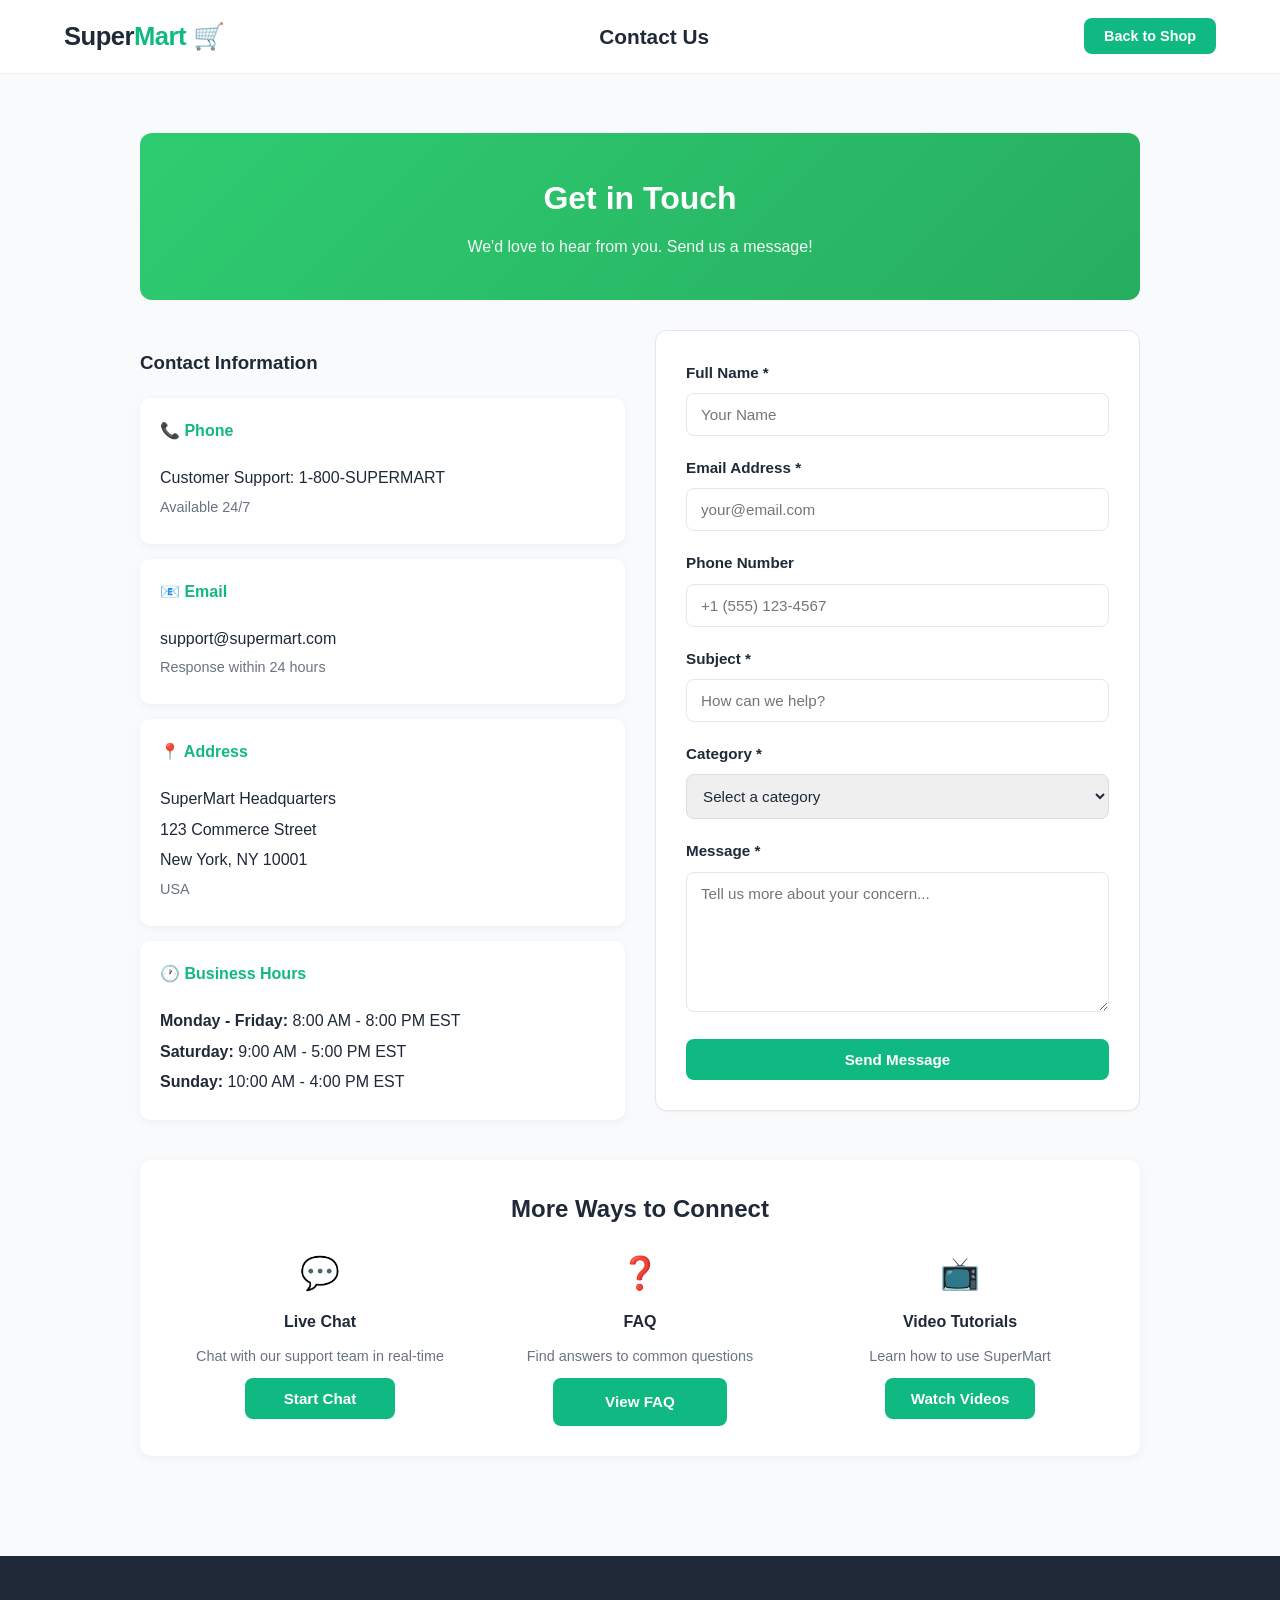
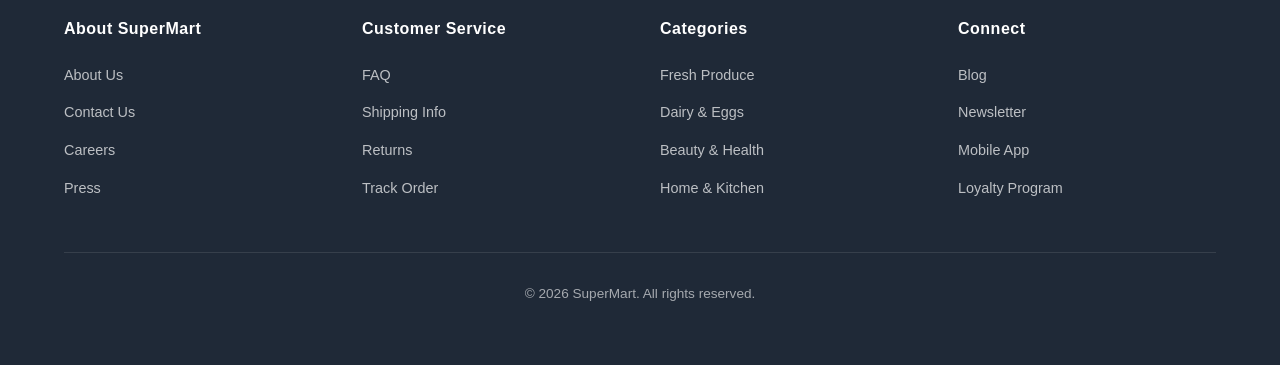
==== contact.html @ 0e23f6f3 "Initial commit: Online Grocery Operations Platform" ====
<!DOCTYPE html>
<html lang="en">
<head>
    <meta charset="UTF-8">
    <meta name="viewport" content="width=device-width, initial-scale=1.0">
    <title>Contact Us | SuperMart</title>
    <link rel="stylesheet" href="style.css">
</head>
<body>
    <header class="main-header">
        <nav class="navbar">
            <div class="logo"><a href="index.html" style="text-decoration: none; color: inherit;">Super<span>Mart</span> 🛒</a></div>
            <div style="flex: 1; text-align: center; font-size: 1.3rem; font-weight: 600;">Contact Us</div>
            <div class="nav-actions">
                <button class="login-btn" onclick="window.location.href='index.html'">Back to Shop</button>
            </div>
        </nav>
    </header>

    <div class="contact-container">
        <div style="background: linear-gradient(135deg, #2ecc71, #27ae60); color: white; padding: 40px; border-radius: 12px; margin-bottom: 30px; text-align: center;">
            <h1 style="margin: 0 0 10px 0;">Get in Touch</h1>
            <p style="margin: 0; opacity: 0.95;">We'd love to hear from you. Send us a message!</p>
        </div>

        <div style="display: grid; grid-template-columns: 1fr 1fr; gap: 30px; margin-bottom: 40px;">
            <!-- Contact Info -->
            <div>
                <h3 style="color: var(--dark); margin-bottom: 20px;">Contact Information</h3>
                <div style="background: white; padding: 20px; border-radius: 10px; box-shadow: 0 2px 8px rgba(0,0,0,0.05); margin-bottom: 15px;">
                    <h4 style="color: var(--primary); margin-top: 0;">📞 Phone</h4>
                    <p style="margin: 0;">Customer Support: 1-800-SUPERMART</p>
                    <p style="margin: 5px 0; color: var(--gray); font-size: 0.9rem;">Available 24/7</p>
                </div>
                <div style="background: white; padding: 20px; border-radius: 10px; box-shadow: 0 2px 8px rgba(0,0,0,0.05); margin-bottom: 15px;">
                    <h4 style="color: var(--primary); margin-top: 0;">📧 Email</h4>
                    <p style="margin: 0;">support@supermart.com</p>
                    <p style="margin: 5px 0; color: var(--gray); font-size: 0.9rem;">Response within 24 hours</p>
                </div>
                <div style="background: white; padding: 20px; border-radius: 10px; box-shadow: 0 2px 8px rgba(0,0,0,0.05); margin-bottom: 15px;">
                    <h4 style="color: var(--primary); margin-top: 0;">📍 Address</h4>
                    <p style="margin: 0;">SuperMart Headquarters</p>
                    <p style="margin: 5px 0;">123 Commerce Street</p>
                    <p style="margin: 5px 0;">New York, NY 10001</p>
                    <p style="margin: 5px 0; color: var(--gray); font-size: 0.9rem;">USA</p>
                </div>
                <div style="background: white; padding: 20px; border-radius: 10px; box-shadow: 0 2px 8px rgba(0,0,0,0.05);">
                    <h4 style="color: var(--primary); margin-top: 0;">🕐 Business Hours</h4>
                    <p style="margin: 5px 0;"><strong>Monday - Friday:</strong> 8:00 AM - 8:00 PM EST</p>
                    <p style="margin: 5px 0;"><strong>Saturday:</strong> 9:00 AM - 5:00 PM EST</p>
                    <p style="margin: 5px 0;"><strong>Sunday:</strong> 10:00 AM - 4:00 PM EST</p>
                </div>
            </div>

            <!-- Contact Form -->
            <div>
                <form class="contact-form" onsubmit="handleContactSubmit(event)">
                    <div class="form-group">
                        <label for="name">Full Name *</label>
                        <input type="text" id="name" name="name" placeholder="Your Name" required>
                    </div>

                    <div class="form-group">
                        <label for="email">Email Address *</label>
                        <input type="email" id="email" name="email" placeholder="your@email.com" required>
                    </div>

                    <div class="form-group">
                        <label for="phone">Phone Number</label>
                        <input type="tel" id="phone" name="phone" placeholder="+1 (555) 123-4567">
                    </div>

                    <div class="form-group">
                        <label for="subject">Subject *</label>
                        <input type="text" id="subject" name="subject" placeholder="How can we help?" required>
                    </div>

                    <div class="form-group">
                        <label for="category">Category *</label>
                        <select id="category" name="category" style="width: 100%; padding: 12px; border: 1px solid #ddd; border-radius: 8px; outline: none;" required>
                            <option value="">Select a category</option>
                            <option value="order">Order Issues</option>
                            <option value="delivery">Delivery Problem</option>
                            <option value="refund">Refund Request</option>
                            <option value="product">Product Quality</option>
                            <option value="account">Account Help</option>
                            <option value="feedback">Feedback</option>
                            <option value="other">Other</option>
                        </select>
                    </div>

                    <div class="form-group">
                        <label for="message">Message *</label>
                        <textarea id="message" name="message" placeholder="Tell us more about your concern..." required></textarea>
                    </div>

                    <button type="submit" class="submit-btn">Send Message</button>
                </form>
            </div>
        </div>

        <!-- Additional Support -->
        <div style="background: white; padding: 30px; border-radius: 12px; box-shadow: 0 2px 10px rgba(0,0,0,0.05);">
            <h2 style="text-align: center; color: var(--dark); margin-top: 0;">More Ways to Connect</h2>
            <div style="display: grid; grid-template-columns: repeat(auto-fit, minmax(200px, 1fr)); gap: 20px; margin-top: 20px;">
                <div style="text-align: center;">
                    <div style="font-size: 2rem; margin-bottom: 10px;">💬</div>
                    <h4 style="margin: 10px 0;">Live Chat</h4>
                    <p style="color: var(--gray); margin: 0; font-size: 0.9rem;">Chat with our support team in real-time</p>
                    <button class="checkout-btn" style="margin-top: 10px; width: 150px;" onclick="alert('Live chat feature coming soon!')">Start Chat</button>
                </div>
                <div style="text-align: center;">
                    <div style="font-size: 2rem; margin-bottom: 10px;">❓</div>
                    <h4 style="margin: 10px 0;">FAQ</h4>
                    <p style="color: var(--gray); margin: 0; font-size: 0.9rem;">Find answers to common questions</p>
                    <a href="faq.html" class="checkout-btn" style="margin-top: 10px; width: 150px; display: inline-block; text-align: center; text-decoration: none;">View FAQ</a>
                </div>
                <div style="text-align: center;">
                    <div style="font-size: 2rem; margin-bottom: 10px;">📺</div>
                    <h4 style="margin: 10px 0;">Video Tutorials</h4>
                    <p style="color: var(--gray); margin: 0; font-size: 0.9rem;">Learn how to use SuperMart</p>
                    <button class="checkout-btn" style="margin-top: 10px; width: 150px;" onclick="alert('Video tutorials coming soon!')">Watch Videos</button>
                </div>
            </div>
        </div>
    </div>

    <footer>
        <div class="footer-content">
            <div class="footer-section">
                <h3>About SuperMart</h3>
                <ul>
                    <li><a href="#">About Us</a></li>
                    <li><a href="contact.html">Contact Us</a></li>
                    <li><a href="#">Careers</a></li>
                    <li><a href="#">Press</a></li>
                </ul>
            </div>
            <div class="footer-section">
                <h3>Customer Service</h3>
                <ul>
                    <li><a href="faq.html">FAQ</a></li>
                    <li><a href="#">Shipping Info</a></li>
                    <li><a href="#">Returns</a></li>
                    <li><a href="#">Track Order</a></li>
                </ul>
            </div>
            <div class="footer-section">
                <h3>Categories</h3>
                <ul>
                    <li><a href="#">Fresh Produce</a></li>
                    <li><a href="#">Dairy & Eggs</a></li>
                    <li><a href="#">Beauty & Health</a></li>
                    <li><a href="#">Home & Kitchen</a></li>
                </ul>
            </div>
            <div class="footer-section">
                <h3>Connect</h3>
                <ul>
                    <li><a href="#">Blog</a></li>
                    <li><a href="#">Newsletter</a></li>
                    <li><a href="#">Mobile App</a></li>
                    <li><a href="#">Loyalty Program</a></li>
                </ul>
            </div>
        </div>
        <div class="footer-bottom">
            <p>&copy; 2026 SuperMart. All rights reserved.</p>
        </div>
    </footer>

    <script>
        function handleContactSubmit(event) {
            event.preventDefault();

            const name = document.getElementById('name').value;
            const email = document.getElementById('email').value;
            const phone = document.getElementById('phone').value;
            const subject = document.getElementById('subject').value;
            const category = document.getElementById('category').value;
            const message = document.getElementById('message').value;

            // Save message to localStorage
            const messages = JSON.parse(localStorage.getItem('contactMessages') || '[]');
            messages.push({
                id: 'MSG' + Date.now(),
                name,
                email,
                phone,
                subject,
                category,
                message,
                date: new Date().toLocaleString(),
                status: 'new'
            });
            localStorage.setItem('contactMessages', JSON.stringify(messages));

            alert('✓ Your message has been sent successfully!\nWe appreciate you. Our team will respond within 24 hours.\n\nThank you for contacting SuperMart!');
            document.querySelector('.contact-form').reset();
        }
    </script>
</body>
</html>
---- style.css ----
:root {
    --primary: #10b981;
    --primary-light: #ecfdf5;
    --primary-dark: #059669;
    --dark: #1f2937;
    --dark-light: #374151;
    --gray: #6b7280;
    --gray-light: #e5e7eb;
    --light: #f9fafb;
    --white: #ffffff;
    --success: #10b981;
    --warning: #f59e0b;
    --error: #ef4444;
    --shadow: 0 1px 3px rgba(0,0,0,0.1), 0 10px 25px rgba(0,0,0,0.08);
    --shadow-sm: 0 1px 2px rgba(0,0,0,0.05);
    --shadow-lg: 0 20px 40px rgba(0,0,0,0.12);
    --transition: all 0.3s cubic-bezier(0.4, 0, 0.2, 1);
}
/* Auth Modal Specifics */
.auth-box {
    max-width: 400px;
    text-align: center;
}

.auth-tabs {
    display: flex;
    margin-bottom: 28px;
    border-bottom: 2px solid var(--gray-light);
    gap: 0;
}

.auth-tabs button {
    flex: 1;
    padding: 12px;
    border: none;
    background: none;
    cursor: pointer;
    font-weight: 600;
    color: var(--gray);
    font-size: 0.95rem;
    transition: var(--transition);
    border-bottom: 2px solid transparent;
    margin-bottom: -2px;
}

.auth-tabs button:hover {
    color: var(--primary);
}

.auth-tabs button.active {
    color: var(--primary);
    border-bottom-color: var(--primary);
}

.auth-form {
    display: flex;
    flex-direction: column;
    gap: 15px;
}

.auth-form input {
    padding: 12px 14px;
    border: 1px solid var(--gray-light);
    border-radius: 8px;
    outline: none;
    font-size: 0.95rem;
    transition: var(--transition);
}

.auth-form input:hover {
    border-color: var(--gray);
}

.auth-form input:focus {
    border-color: var(--primary);
    box-shadow: 0 0 0 3px rgba(16, 185, 129, 0.1);
    background-color: var(--primary-light);
}

.forgot-password-btn {
    background: none;
    border: none;
    color: var(--primary);
    cursor: pointer;
    font-size: 0.9rem;
    font-weight: 600;
    transition: var(--transition);
    padding: 8px 0;
    text-align: center;
}

.forgot-password-btn:hover {
    color: var(--primary-dark);
    text-decoration: underline;
}

.forgot-password-btn:active {
    transform: scale(0.98);
}

.hidden { display: none; }

/* Modal Overlay */
.modal-overlay {
    position: fixed;
    top: 0;
    left: 0;
    width: 100%;
    height: 100%;
    background: rgba(0, 0, 0, 0.5);
    display: none;
    justify-content: center;
    align-items: center;
    z-index: 2000;
}

.modal-overlay.show {
    display: flex;
}

.modal-content {
    background: var(--white);
    border-radius: 16px;
    padding: 40px;
    position: relative;
    animation: slideIn 0.3s ease;
    box-shadow: var(--shadow-lg);
    max-width: 500px;
    width: 90%;
}

@keyframes slideIn {
    from {
        transform: scale(0.9);
        opacity: 0;
    }
    to {
        transform: scale(1);
        opacity: 1;
    }
}

.close-btn {
    position: absolute;
    top: 16px;
    right: 16px;
    border: none;
    background: none;
    font-size: 1.8rem;
    cursor: pointer;
    color: var(--gray);
    width: 32px;
    height: 32px;
    display: flex;
    align-items: center;
    justify-content: center;
    transition: var(--transition);
    border-radius: 6px;
}

.close-btn:hover {
    background: var(--gray-light);
    color: var(--dark);
}

.cta-btn {
    width: 100%;
    padding: 12px 16px;
    background: var(--primary);
    color: white;
    border: none;
    border-radius: 8px;
    font-weight: 600;
    font-size: 0.95rem;
    cursor: pointer;
    transition: var(--transition);
    margin-top: 10px;
}

.cta-btn:hover {
    background: var(--primary-dark);
    transform: translateY(-2px);
    box-shadow: 0 10px 20px rgba(16, 185, 129, 0.15);
}

.cta-btn:active {
    transform: translateY(0);
}

/* User Profile Style in Nav */
.user-profile {
    display: flex;
    align-items: center;
    gap: 10px;
    font-weight: 600;
}

body { 
    font-family: -apple-system, BlinkMacSystemFont, 'Segoe UI', 'Roboto', 'Oxygen', 'Ubuntu', 'Cantarell', sans-serif;
    background: var(--light); 
    color: var(--dark); 
    margin: 0; 
    line-height: 1.6;
    -webkit-font-smoothing: antialiased;
    -moz-osx-font-smoothing: grayscale;
}

/* Header & Search */
.main-header { 
    background: var(--white); 
    position: sticky; 
    top: 0; 
    z-index: 100; 
    box-shadow: var(--shadow-sm);
}
.navbar { 
    display: flex; 
    justify-content: space-between; 
    align-items: center; 
    padding: 1rem 5%;
    gap: 2rem;
}

.hamburger-btn {
    display: flex;
    flex-direction: column;
    gap: 5px;
    background: none;
    border: none;
    cursor: pointer;
    padding: 10px;
    margin-right: 15px;
    transition: var(--transition);
}

.hamburger-btn:hover {
    opacity: 0.7;
}

.hamburger-btn span {
    width: 28px;
    height: 3px;
    background: var(--dark);
    border-radius: 2px;
    transition: var(--transition);
    display: block;
}

.hamburger-btn.active span:nth-child(1) {
    transform: rotate(45deg) translate(8px, 8px);
}

.hamburger-btn.active span:nth-child(2) {
    opacity: 0;
}

.hamburger-btn.active span:nth-child(3) {
    transform: rotate(-45deg) translate(8px, -8px);
}
.logo { 
    font-size: 1.6rem; 
    font-weight: 800; 
    color: var(--dark); 
    display: flex; 
    align-items: center; 
    gap: 8px;
    text-decoration: none;
    letter-spacing: -0.5px;
}
.logo span { color: var(--primary); }

.nav-actions {
    display: flex;
    align-items: center;
    gap: 20px;
}

.cart-container {
    position: relative;
    cursor: pointer;
    transition: var(--transition);
    display: flex;
    align-items: center;
    font-size: 1.4rem;
}

.cart-container:hover {
    transform: scale(1.1);
}

.badge {
    position: absolute;
    top: -8px;
    right: -8px;
    background: var(--error);
    color: white;
    border-radius: 50%;
    width: 22px;
    height: 22px;
    display: flex;
    align-items: center;
    justify-content: center;
    font-size: 0.75rem;
    font-weight: 700;
}

.login-btn {
    padding: 10px 20px;
    background: var(--primary);
    color: white;
    border: none;
    border-radius: 8px;
    font-weight: 600;
    cursor: pointer;
    font-size: 0.9rem;
    transition: var(--transition);
}

.login-btn:hover {
    background: var(--primary-dark);
    transform: translateY(-2px);
    box-shadow: 0 5px 15px rgba(16, 185, 129, 0.2);
}

.search-bar { 
    flex: 0 1 400px; 
    position: relative; 
    display: flex; 
    align-items: center; 
}
.search-bar input { 
    width: 100%; 
    padding: 10px 16px; 
    border-radius: 8px; 
    border: 1px solid var(--gray-light); 
    outline: none; 
    transition: var(--transition);
    font-size: 0.9rem;
    color: var(--dark);
}
.search-bar input::placeholder {
    color: var(--gray);
}
.search-bar input:hover { 
    border-color: var(--gray);
}
.search-bar input:focus { 
    border-color: var(--primary); 
    box-shadow: 0 0 0 3px rgba(16, 185, 129, 0.1);
    background-color: var(--primary-light);
}

.category-bar { 
    display: flex; 
    justify-content: center; 
    gap: 10px; 
    padding: 15px 5%; 
    overflow-x: auto; 
    flex-wrap: wrap; 
    background: white; 
    border-bottom: 1px solid var(--gray-light);
}
.cat-btn { 
    padding: 8px 16px; 
    border: 1px solid var(--gray-light);
    background: transparent; 
    cursor: pointer; 
    border-radius: 24px; 
    font-weight: 600; 
    color: var(--gray); 
    transition: var(--transition);
    white-space: nowrap; 
    font-size: 0.85rem; 
}
.cat-btn:hover {
    border-color: var(--primary);
    color: var(--primary);
}
.cat-btn.active {
    background: var(--primary); 
    color: var(--white);
    border-color: var(--primary);
}

/* Product Grid */
.container { 
    padding: 2rem 5%; 
    transition: var(--transition);
}

.filter-sidebar.open ~ .container {
    margin-left: 320px;
}

.product-grid { 
    display: grid; 
    grid-template-columns: repeat(auto-fill, minmax(200px, 1fr)); 
    gap: 20px; 
}

@media (max-width: 1024px) {
    .product-grid { grid-template-columns: repeat(auto-fill, minmax(180px, 1fr)); gap: 15px; }
}

@media (max-width: 768px) {
    .product-grid { grid-template-columns: repeat(auto-fill, minmax(150px, 1fr)); gap: 12px; }
    .category-bar { padding: 10px 3%; font-size: 0.8rem; }
}

.product-card { 
    background: var(--white); 
    border-radius: 12px; 
    padding: 16px; 
    text-align: center; 
    transition: var(--transition);
    position: relative; 
    border: 1px solid var(--gray-light);
    cursor: pointer; 
    overflow: hidden;
}
.product-card:hover { 
    transform: translateY(-6px);
    box-shadow: var(--shadow);
    border-color: var(--primary);
}
.product-card .img { 
    font-size: 3.5rem; 
    margin-bottom: 12px;
    display: block;
}
.product-card h3 { 
    margin: 10px 0 6px 0; 
    font-size: 0.95rem; 
    font-weight: 600; 
    color: var(--dark);
    line-height: 1.3;
}
.product-card p { 
    margin: 4px 0; 
    font-size: 0.8rem; 
    color: var(--gray);
}
.product-card .price { 
    color: var(--primary); 
    font-weight: 700; 
    font-size: 1.2rem; 
    margin: 10px 0 8px 0;
}

.add-btn { 
    margin-top: 10px; 
    width: 100%; 
    padding: 10px 12px; 
    border: none; 
    background: var(--dark); 
    color: white; 
    border-radius: 8px; 
    cursor: pointer; 
    transition: var(--transition);
    font-weight: 600; 
    font-size: 0.85rem;
}
.add-btn:hover { 
    background: var(--primary);
    transform: translateY(-2px);
}

.add-btn:active {
    transform: translateY(0);
}

/* Cart Sidebar */
.cart-sidebar { 
    position: fixed; 
    right: -400px; 
    top: 0; 
    width: 350px; 
    height: 100%; 
    background: white; 
    z-index: 1000; 
    box-shadow: -5px 0 20px rgba(0,0,0,0.1); 
    transition: var(--transition);
    display: flex; 
    flex-direction: column; 
}
.cart-sidebar.open { right: 0; }
.cart-header { 
    padding: 20px; 
    border-bottom: 1px solid var(--gray-light);
    display: flex; 
    justify-content: space-between;
    align-items: center;
}
.cart-header h2 {
    margin: 0;
    font-size: 1.3rem;
    color: var(--dark);
}
.cart-items { 
    flex: 1; 
    overflow-y: auto; 
    padding: 16px;
}
.cart-footer { 
    padding: 16px;
    background: var(--light);
    border-top: 1px solid var(--gray-light);
}

.total-row {
    display: flex;
    justify-content: space-between;
    font-weight: 600;
    margin-bottom: 16px;
    color: var(--dark);
}

.checkout-btn {
    width: 100%;
    padding: 12px;
    background: var(--primary);
    color: white;
    border: none;
    border-radius: 8px;
    font-weight: 600;
    cursor: pointer;
    transition: var(--transition);
    font-size: 0.95rem;
}

.checkout-btn:hover {
    background: var(--primary-dark);
    transform: translateY(-2px);
    box-shadow: 0 5px 15px rgba(16, 185, 129, 0.2);
}

/* Toast Notification */
.toast { 
    position: fixed; 
    bottom: 20px; 
    left: 50%; 
    transform: translateX(-50%); 
    background: var(--primary); 
    color: white; 
    padding: 14px 24px; 
    border-radius: 8px; 
    opacity: 0; 
    transition: var(--transition);
    pointer-events: none;
    font-weight: 500;
    box-shadow: var(--shadow);
    z-index: 1500;
}
.toast.show { 
    opacity: 1; 
    bottom: 30px;
}/* PROFESSIONAL UPGRADES CSS */

/* Rating & Stock Status */
.rating {
    display: flex;
    align-items: center;
    justify-content: center;
    gap: 8px;
    margin: 8px 0;
    font-size: 0.85rem;
}

.stars {
    color: #f59e0b;
    font-weight: bold;
    font-size: 0.9rem;
}

.reviews {
    color: var(--gray);
    font-size: 0.8rem;
}

.stock-status {
    padding: 6px 12px;
    border-radius: 6px;
    font-size: 0.8rem;
    font-weight: 600;
    margin: 8px 0;
    display: inline-block;
}

.stock-status.in-stock {
    background: #dcfce7;
    color: #166534;
}

.stock-status.low-stock {
    background: #fef3c7;
    color: #b45309;
}

/* Quantity Selector */
.quantity-selector {
    display: flex;
    align-items: center;
    justify-content: center;
    gap: 8px;
    margin: 12px 0;
    background: var(--light);
    border-radius: 8px;
    padding: 6px;
    border: 1px solid var(--gray-light);
}

.qty-btn {
    width: 28px;
    height: 28px;
    border: none;
    background: var(--primary);
    color: white;
    border-radius: 6px;
    cursor: pointer;
    font-weight: bold;
    font-size: 1rem;
    display: flex;
    align-items: center;
    justify-content: center;
    transition: var(--transition);
}

.qty-btn:hover {
    background: var(--primary-dark);
    transform: scale(1.1);
}

.qty-btn:active {
    transform: scale(0.95);
}

.qty-input {
    width: 40px;
    text-align: center;
    border: none;
    background: transparent;
    font-weight: 600;
    font-size: 0.95rem;
    color: var(--dark);
    outline: none;
}

/* Product Actions */
.product-actions {
    display: flex;
    gap: 10px;
    margin-top: 10px;
}

.product-actions .add-btn {
    flex: 1;
    margin-top: 0;
}

.wishlist-btn {
    width: 40px;
    height: 40px;
    min-width: 40px;
    border: 2px solid var(--gray-light);
    background: white;
    border-radius: 8px;
    cursor: pointer;
    font-size: 1.2rem;
    color: var(--gray);
    transition: var(--transition);
}

.wishlist-btn:hover {
    color: #ef4444;
    border-color: #ef4444;
    background: rgba(239, 68, 68, 0.05);
}

/* Hero Banner */
.hero-banner {
    background: linear-gradient(135deg, #10b981 0%, #059669 100%);
    color: white;
    padding: 100px 5%;
    text-align: center;
    margin-bottom: 50px;
    position: relative;
    overflow: hidden;
    border-bottom: 5px solid #059669;
}

.hero-banner::before {
    content: '';
    position: absolute;
    top: -50%;
    right: -10%;
    width: 600px;
    height: 600px;
    background: rgba(255,255,255,0.08);
    border-radius: 50%;
    z-index: 0;
}

.hero-content {
    position: relative;
    z-index: 1;
    max-width: 900px;
    margin: 0 auto;
}

.hero-content h1 {
    font-size: 3.2rem;
    margin: 0 0 16px 0;
    font-weight: 800;
    letter-spacing: -1.5px;
    text-shadow: 0 2px 8px rgba(0,0,0,0.1);
    line-height: 1.2;
}

.hero-content p {
    font-size: 1.4rem;
    margin: 0 0 28px 0;
    opacity: 0.95;
    font-weight: 500;
    letter-spacing: 0.3px;
}

.promo-code {
    background: rgba(255, 255, 255, 0.25);
    backdrop-filter: blur(10px);
    display: inline-block;
    padding: 14px 32px;
    border-radius: 10px;
    font-weight: 700;
    margin: 20px auto;
    font-size: 1rem;
    border: 2px solid rgba(255,255,255,0.4);
    box-shadow: 0 8px 32px rgba(0,0,0,0.1);
    transition: var(--transition);
    letter-spacing: 0.5px;
}

.promo-code:hover {
    background: rgba(255, 255, 255, 0.35);
    transform: translateY(-2px);
}

.hero-features {
    display: grid;
    grid-template-columns: repeat(auto-fit, minmax(200px, 1fr));
    gap: 25px;
    margin-top: 45px;
    padding: 30px 20px;
    background: rgba(255,255,255,0.1);
    border-radius: 12px;
    backdrop-filter: blur(5px);
}

.feature-badge {
    display: flex;
    align-items: center;
    justify-content: center;
    gap: 10px;
    font-size: 1rem;
    font-weight: 600;
    padding: 12px;
    background: rgba(255,255,255,0.1);
    border-radius: 8px;
    transition: var(--transition);
}

.feature-badge:hover {
    background: rgba(255,255,255,0.2);
    transform: scale(1.05);
}

/* Footer */
footer {
    background: var(--dark);
    color: white;
    padding: 60px 5%;
    margin-top: 80px;
}

.footer-content {
    display: grid;
    grid-template-columns: repeat(auto-fit, minmax(250px, 1fr));
    gap: 40px;
    margin-bottom: 40px;
}

.footer-section h3 {
    color: white;
    margin-top: 0;
    margin-bottom: 20px;
    font-size: 1rem;
    font-weight: 700;
    letter-spacing: 0.5px;
}

.footer-section ul {
    list-style: none;
    padding: 0;
    margin: 0;
}

.footer-section li {
    margin-bottom: 12px;
}

.footer-section a {
    color: rgba(255,255,255,0.7);
    text-decoration: none;
    font-size: 0.9rem;
    transition: var(--transition);
}

.footer-section a:hover {
    color: var(--primary);
}

.footer-bottom {
    padding-top: 30px;
    border-top: 1px solid rgba(255,255,255,0.1);
    text-align: center;
    color: rgba(255,255,255,0.6);
    font-size: 0.85rem;
}

.footer-bottom p {
    margin: 0;
}

.footer-bottom a {
    color: rgba(255,255,255,0.7);
    text-decoration: none;
    transition: var(--transition);
}

.footer-bottom a:hover {
    color: var(--primary);
}

.social-links {
    display: flex;
    gap: 16px;
    margin-top: 20px;
}

.social-links a {
    display: inline-flex;
    align-items: center;
    justify-content: center;
    width: 40px;
    height: 40px;
    background: rgba(255,255,255,0.1);
    border-radius: 8px;
    text-decoration: none;
    color: white;
    transition: var(--transition);
    font-weight: 600;
}

.social-links a:hover {
    background: var(--primary);
}



/* Coupon Input */
.coupon-input {
    display: flex;
    gap: 10px;
    margin: 20px 0;
}

.coupon-input input {
    flex: 1;
    padding: 10px 14px;
    border: 1px solid var(--gray-light);
    border-radius: 8px;
    outline: none;
    font-size: 0.9rem;
    transition: var(--transition);
}

.coupon-input input:hover {
    border-color: var(--gray);
}

.coupon-input input:focus {
    border-color: var(--primary);
    box-shadow: 0 0 0 3px rgba(16, 185, 129, 0.1);
}

.coupon-input button {
    padding: 10px 20px;
    background: var(--primary);
    color: white;
    border: none;
    border-radius: 8px;
    cursor: pointer;
    font-weight: 600;
    transition: var(--transition);
    font-size: 0.9rem;
}

.coupon-input button:hover {
    background: var(--primary-dark);
    transform: translateY(-2px);
}

/* Profile & Account Styles */
.profile-container {
    max-width: 900px;
    margin: 40px auto;
    padding: 20px;
}

.profile-header {
    background: linear-gradient(135deg, #10b981 0%, #059669 100%);
    color: white;
    padding: 50px;
    border-radius: 12px;
    text-align: center;
    margin-bottom: 30px;
}

.profile-header h1 {
    font-size: 2rem;
    margin: 10px 0;
}

.profile-avatar {
    font-size: 4rem;
    margin-bottom: 15px;
}

.profile-info {
    background: white;
    padding: 30px;
    border-radius: 12px;
    margin-bottom: 20px;
    box-shadow: var(--shadow-sm);
    border: 1px solid var(--gray-light);
}

.profile-info h2 {
    margin-top: 0;
    color: var(--dark);
    font-size: 1.4rem;
}

.info-row {
    display: flex;
    justify-content: space-between;
    padding: 16px 0;
    border-bottom: 1px solid var(--gray-light);
    align-items: center;
}

.info-row:last-child {
    border-bottom: none;
}

.info-label {
    font-weight: 600;
    color: var(--gray);
    font-size: 0.9rem;
}

.info-value {
    color: var(--dark);
    font-weight: 500;
}

/* Tabs */
.tab-container {
    display: flex;
    gap: 0;
    margin-bottom: 30px;
    border-bottom: 2px solid var(--gray-light);
    background: white;
    border-radius: 12px 12px 0 0;
    overflow: hidden;
}

.tab-btn {
    padding: 16px 20px;
    border: none;
    background: transparent;
    cursor: pointer;
    font-weight: 600;
    color: var(--gray);
    border-bottom: 3px solid transparent;
    transition: var(--transition);
    font-size: 0.95rem;
    text-align: center;
}

.tab-btn:hover {
    color: var(--primary);
    background: var(--primary-light);
}

.tab-btn.active {
    color: var(--primary);
    border-bottom-color: var(--primary);
    background: transparent;
}

.tab-content {
    display: none;
}

.tab-content.active {
    display: block;
}

/* FAQ Styles */
.faq-container {
    max-width: 800px;
    margin: 40px auto;
    padding: 20px;
}

.faq-item {
    background: white;
    margin-bottom: 16px;
    border-radius: 10px;
    box-shadow: var(--shadow-sm);
    border: 1px solid var(--gray-light);
    overflow: hidden;
}

.faq-question {
    padding: 20px;
    cursor: pointer;
    font-weight: 600;
    display: flex;
    justify-content: space-between;
    align-items: center;
    transition: var(--transition);
    background: white;
}

.faq-question:hover {
    background: var(--primary-light);
    color: var(--primary);
}

.faq-toggle {
    font-size: 1.5rem;
    color: var(--primary);
    font-weight: bold;
}

.faq-answer {
    padding: 0 20px 20px 20px;
    color: var(--gray);
    display: none;
    max-height: 0;
    overflow: hidden;
    transition: all 0.3s ease;
}

.faq-answer.show {
    display: block;
    max-height: 500px;
    padding: 20px;
}

/* Contact Form */
.contact-container {
    max-width: 1000px;
    margin: 40px auto;
    padding: 20px;
}

.contact-form {
    background: white;
    padding: 30px;
    border-radius: 12px;
    box-shadow: var(--shadow-sm);
    border: 1px solid var(--gray-light);
}

.form-group {
    margin-bottom: 20px;
}

.form-group label {
    display: block;
    margin-bottom: 8px;
    font-weight: 600;
    color: var(--dark);
    font-size: 0.95rem;
}

.form-group input,
.form-group textarea,
.form-group select {
    width: 100%;
    padding: 12px 14px;
    border: 1px solid var(--gray-light);
    border-radius: 8px;
    outline: none;
    font-size: 0.95rem;
    font-family: inherit;
    box-sizing: border-box;
    transition: var(--transition);
    color: var(--dark);
}

.form-group input:hover,
.form-group textarea:hover,
.form-group select:hover {
    border-color: var(--gray);
}

.form-group input:focus,
.form-group textarea:focus,
.form-group select:focus {
    border-color: var(--primary);
    box-shadow: 0 0 0 3px rgba(16, 185, 129, 0.1);
    background-color: var(--primary-light);
}

.form-group textarea {
    resize: vertical;
    min-height: 140px;
}

.submit-btn {
    width: 100%;
    padding: 12px 16px;
    background: var(--primary);
    color: white;
    border: none;
    border-radius: 8px;
    font-weight: 600;
    cursor: pointer;
    transition: var(--transition);
    font-size: 0.95rem;
}

.submit-btn:hover {
    background: var(--primary-dark);
    transform: translateY(-2px);
    box-shadow: 0 5px 15px rgba(16, 185, 129, 0.2);
}

.submit-btn:active {
    transform: translateY(0);
}

/* Order History */
.order-item {
    background: white;
    padding: 20px;
    margin-bottom: 16px;
    border-radius: 10px;
    border-left: 4px solid var(--primary);
    box-shadow: var(--shadow-sm);
    border: 1px solid var(--gray-light);
    border-left: 4px solid var(--primary);
    transition: var(--transition);
}

.order-item:hover {
    box-shadow: var(--shadow);
}

.order-header {
    display: flex;
    justify-content: space-between;
    align-items: center;
    margin-bottom: 15px;
}

.order-id {
    font-weight: 600;
    color: var(--dark);
    font-size: 0.95rem;
}

.order-status {
    padding: 6px 14px;
    border-radius: 20px;
    font-size: 0.8rem;
    font-weight: 600;
}

.order-status.completed {
    background: #dcfce7;
    color: #166534;
}

.order-status.pending {
    background: #fef3c7;
    color: #92400e;
}

.order-status.processing {
    background: #dbeafe;
    color: #1d4ed8;
}

.order-status.shipped {
    background: #ede9fe;
    color: #6d28d9;
}

.order-status.delivered {
    background: #dcfce7;
    color: #166534;
}

.order-status.cancelled {
    background: #fee2e2;
    color: #991b1b;
}

.order-status.paid {
    background: #cffafe;
    color: #0f766e;
}

.order-items {
    background: var(--primary-light);
    padding: 12px 16px;
    border-radius: 8px;
    margin: 12px 0;
    font-size: 0.85rem;
    color: var(--dark);
    border-left: 3px solid var(--primary);
}

/* Mobile Responsive */
@media (max-width: 1024px) {
    .product-grid { 
        grid-template-columns: repeat(auto-fill, minmax(180px, 1fr)); 
        gap: 15px; 
    }
    
    .navbar {
        gap: 1.5rem;
    }
    
    .search-bar {
        flex: 0 1 300px;
    }

    .hero-banner {
        padding: 80px 5%;
        margin-bottom: 40px;
    }

    .hero-content h1 {
        font-size: 2.8rem;
    }

    .hero-features {
        grid-template-columns: repeat(2, 1fr);
        gap: 20px;
    }
}

@media (max-width: 768px) {
    body {
        font-size: 14px;
    }

    .navbar {
        padding: 0.75rem 3%;
        flex-direction: column;
        gap: 1rem;
    }

    .search-bar {
        flex: 1;
        order: 3;
        width: 100%;
    }

    .logo {
        font-size: 1.4rem;
        order: 1;
    }

    .nav-actions {
        order: 2;
    }

    .product-grid { 
        grid-template-columns: repeat(auto-fill, minmax(150px, 1fr)); 
        gap: 12px;
        padding: 1rem 3%;
    }

    .hero-banner {
        padding: 60px 3%;
        margin-bottom: 35px;
    }

    .hero-content h1 {
        font-size: 2.2rem;
        margin-bottom: 12px;
    }

    .hero-content p {
        font-size: 1.1rem;
        margin-bottom: 20px;
    }

    .promo-code {
        padding: 12px 24px;
        font-size: 0.9rem;
        margin: 16px 0;
    }

    .hero-features {
        grid-template-columns: 1fr;
        gap: 12px;
        padding: 20px 15px;
        margin-top: 30px;
    }

    .feature-badge {
        padding: 10px;
        font-size: 0.9rem;
    }

    .footer-content {
        grid-template-columns: 1fr;
        gap: 30px;
    }

    .info-row {
        flex-direction: column;
        gap: 8px;
    }

    .tab-container {
        flex-wrap: wrap;
    }

    .profile-header {
        padding: 30px 20px;
    }

    .cart-sidebar {
        width: 100%;
        right: -100%;
    }

    .contact-container {
        padding: 15px;
    }

    .category-bar {
        padding: 10px 3%;
        font-size: 0.8rem;
    }
}

/* SIDEBAR FILTERS */
.filter-sidebar {
    position: fixed;
    left: -340px;
    top: 0;
    width: 320px;
    height: 100vh;
    background: white;
    z-index: 1000;
    box-shadow: 5px 0 20px rgba(0,0,0,0.15);
    transition: left 0.3s cubic-bezier(0.4, 0, 0.2, 1);
    display: flex;
    flex-direction: column;
    overflow-y: auto;
}

.filter-sidebar.open {
    left: 0;
}

.sidebar-overlay {
    position: fixed;
    top: 0;
    left: 0;
    width: 100%;
    height: 100%;
    background: rgba(0,0,0,0);
    z-index: 999;
    opacity: 0;
    pointer-events: none;
    transition: opacity 0.3s cubic-bezier(0.4, 0, 0.2, 1), background-color 0.3s cubic-bezier(0.4, 0, 0.2, 1);
}

.sidebar-overlay.show {
    background: rgba(0,0,0,0.5);
    opacity: 1;
    pointer-events: all;
}

.sidebar-header {
    padding: 16px;
    border-bottom: 2px solid var(--gray-light);
    display: flex;
    justify-content: space-between;
    align-items: center;
    position: sticky;
    top: 0;
    background: white;
    z-index: 1;
}

.sidebar-header h2 {
    margin: 0;
    font-size: 1.25rem;
    color: var(--dark);
    font-weight: 700;
}

.sidebar-section {
    padding: 20px;
    border-bottom: 1px solid var(--gray-light);
}

.sidebar-section h3 {
    margin: 0 0 16px 0;
    font-size: 1rem;
    color: var(--dark);
    font-weight: 700;
}

.category-list {
    display: flex;
    flex-direction: column;
    gap: 12px;
}

.category-item {
    display: flex;
    align-items: center;
    gap: 12px;
    cursor: pointer;
    padding: 10px 12px;
    border-radius: 8px;
    transition: var(--transition);
}

.category-item:hover {
    background: var(--primary-light);
}

.category-item input[type="checkbox"] {
    width: 18px;
    height: 18px;
    cursor: pointer;
    accent-color: var(--primary);
}

.category-item span {
    font-size: 0.95rem;
    color: var(--dark);
    user-select: none;
}

/* Price Filter */
.price-filter {
    display: flex;
    flex-direction: column;
    gap: 16px;
}

.price-inputs {
    display: grid;
    grid-template-columns: 1fr 1fr;
    gap: 10px;
}

.price-input-group {
    display: flex;
    flex-direction: column;
    gap: 6px;
}

.price-input-group label {
    font-size: 0.8rem;
    font-weight: 600;
    color: var(--gray);
}

.price-input-group input {
    padding: 8px 10px;
    border: 1px solid var(--gray-light);
    border-radius: 6px;
    font-size: 0.9rem;
    transition: var(--transition);
}

.price-input-group input:focus {
    border-color: var(--primary);
    box-shadow: 0 0 0 3px rgba(16, 185, 129, 0.1);
    outline: none;
}

.price-range-slider {
    display: flex;
    flex-direction: column;
    gap: 12px;
}

.price-range-slider input[type="range"] {
    width: 100%;
    height: 6px;
    border-radius: 3px;
    background: var(--gray-light);
    outline: none;
    -webkit-appearance: none;
    appearance: none;
}

.price-range-slider input[type="range"]::-webkit-slider-thumb {
    -webkit-appearance: none;
    appearance: none;
    width: 20px;
    height: 20px;
    border-radius: 50%;
    background: var(--primary);
    cursor: pointer;
    transition: var(--transition);
    box-shadow: 0 2px 8px rgba(16, 185, 129, 0.3);
}

.price-range-slider input[type="range"]::-moz-range-thumb {
    width: 20px;
    height: 20px;
    border-radius: 50%;
    background: var(--primary);
    cursor: pointer;
    border: none;
    transition: var(--transition);
    box-shadow: 0 2px 8px rgba(16, 185, 129, 0.3);
}

.price-range-slider input[type="range"]::-webkit-slider-thumb:hover {
    background: var(--primary-dark);
    box-shadow: 0 4px 12px rgba(16, 185, 129, 0.4);
}

.price-range-slider input[type="range"]::-moz-range-thumb:hover {
    background: var(--primary-dark);
    box-shadow: 0 4px 12px rgba(16, 185, 129, 0.4);
}

.price-display {
    text-align: center;
    font-weight: 600;
    color: var(--primary);
    font-size: 1rem;
}

.reset-filters-btn {
    margin: 20px;
    padding: 12px 16px;
    background: var(--error);
    color: white;
    border: none;
    border-radius: 8px;
    font-weight: 600;
    cursor: pointer;
    transition: var(--transition);
    font-size: 0.95rem;
}

.reset-filters-btn:hover {
    background: #dc2626;
    transform: translateY(-2px);
    box-shadow: 0 5px 15px rgba(239, 68, 68, 0.2);
}

/* Show hamburger on mobile */
@media (max-width: 1024px) {
    .hamburger-btn {
        display: flex;
    }

    .filter-sidebar {
        width: 280px;
        left: -280px;
    }
}

@media (max-width: 768px) {
    .hamburger-btn {
        display: flex;
        order: -1;
    }

    .navbar {
        padding: 0.75rem 3%;
        flex-direction: column;
        gap: 1rem;
    }

    .logo {
        order: 2;
    }

    .search-bar {
        flex: 1;
        order: 3;
        width: 100%;
    }

    .nav-actions {
        order: 4;
    }

    .filter-sidebar {
        width: 100%;
        left: -100%;
    }
}
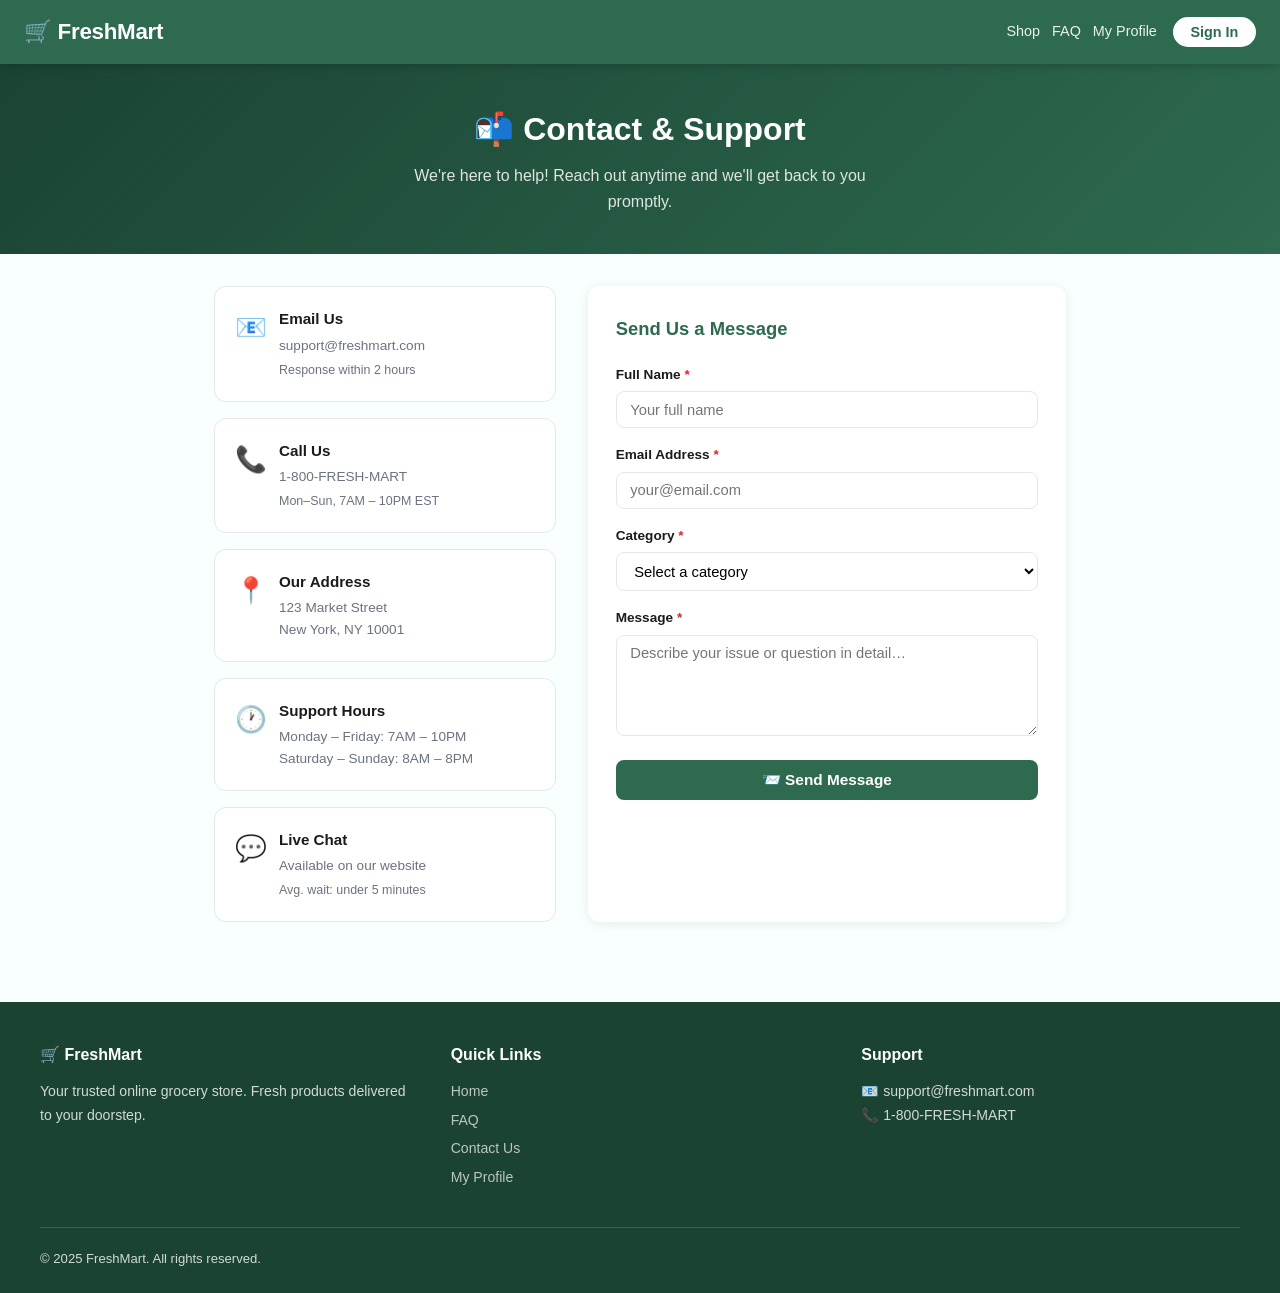
==== commit d6670327: "feat: build complete Online Grocery Operations Platform - index.html: storefront with product grid, " ====
--- a/contact.html
+++ b/contact.html
@@ -1,203 +1,231 @@
 <!DOCTYPE html>
 <html lang="en">
 <head>
-    <meta charset="UTF-8">
-    <meta name="viewport" content="width=device-width, initial-scale=1.0">
-    <title>Contact Us | SuperMart</title>
-    <link rel="stylesheet" href="style.css">
+  <meta charset="UTF-8" />
+  <meta name="viewport" content="width=device-width, initial-scale=1.0" />
+  <title>Contact Us — FreshMart</title>
+  <link rel="stylesheet" href="/css/style.css" />
 </head>
 <body>
-    <header class="main-header">
-        <nav class="navbar">
-            <div class="logo"><a href="index.html" style="text-decoration: none; color: inherit;">Super<span>Mart</span> 🛒</a></div>
-            <div style="flex: 1; text-align: center; font-size: 1.3rem; font-weight: 600;">Contact Us</div>
-            <div class="nav-actions">
-                <button class="login-btn" onclick="window.location.href='index.html'">Back to Shop</button>
+
+<!-- ── HEADER ─────────────────────────────────────────────────────────────── -->
+<header class="site-header">
+  <a href="/" class="header-logo">🛒 FreshMart</a>
+  <nav class="header-nav">
+    <a href="/">Shop</a>
+    <a href="/faq.html">FAQ</a>
+    <a href="/profile.html">My Profile</a>
+  </nav>
+  <div id="auth-area"></div>
+</header>
+
+<!-- ── PAGE HEADER ───────────────────────────────────────────────────────── -->
+<div class="page-header">
+  <h1>📬 Contact & Support</h1>
+  <p>We're here to help! Reach out anytime and we'll get back to you promptly.</p>
+</div>
+
+<!-- ── CONTACT LAYOUT ────────────────────────────────────────────────────── -->
+<div class="contact-layout">
+
+  <!-- Contact Info Cards -->
+  <div class="contact-info">
+    <div class="contact-card">
+      <div class="contact-card-icon">📧</div>
+      <div>
+        <h4>Email Us</h4>
+        <p>support@freshmart.com</p>
+        <p style="font-size:.78rem;margin-top:.25rem;color:var(--text-muted)">Response within 2 hours</p>
+      </div>
+    </div>
+    <div class="contact-card">
+      <div class="contact-card-icon">📞</div>
+      <div>
+        <h4>Call Us</h4>
+        <p>1-800-FRESH-MART</p>
+        <p style="font-size:.78rem;margin-top:.25rem;color:var(--text-muted)">Mon–Sun, 7AM – 10PM EST</p>
+      </div>
+    </div>
+    <div class="contact-card">
+      <div class="contact-card-icon">📍</div>
+      <div>
+        <h4>Our Address</h4>
+        <p>123 Market Street</p>
+        <p>New York, NY 10001</p>
+      </div>
+    </div>
+    <div class="contact-card">
+      <div class="contact-card-icon">🕐</div>
+      <div>
+        <h4>Support Hours</h4>
+        <p>Monday – Friday: 7AM – 10PM</p>
+        <p>Saturday – Sunday: 8AM – 8PM</p>
+      </div>
+    </div>
+    <div class="contact-card">
+      <div class="contact-card-icon">💬</div>
+      <div>
+        <h4>Live Chat</h4>
+        <p>Available on our website</p>
+        <p style="font-size:.78rem;margin-top:.25rem;color:var(--text-muted)">Avg. wait: under 5 minutes</p>
+      </div>
+    </div>
+  </div>
+
+  <!-- Contact Form -->
+  <div class="contact-form-card">
+    <h2>Send Us a Message</h2>
+
+    <div class="contact-success" id="contact-success">
+      <span>✅</span>
+      <h3>Message Sent!</h3>
+      <p>Thank you for reaching out. Our support team will get back to you within 2 hours.</p>
+      <button onclick="resetContactForm()" class="btn-primary" style="margin-top:1rem;width:auto;padding:.6rem 1.5rem">Send Another Message</button>
+    </div>
+
+    <form id="contact-form" onsubmit="handleContactSubmit(event)">
+      <div class="form-group">
+        <label>Full Name <span style="color:#dc2626">*</span></label>
+        <input type="text" id="cf-name" placeholder="Your full name" required />
+        <span class="field-error" id="cf-name-err"></span>
+      </div>
+      <div class="form-group">
+        <label>Email Address <span style="color:#dc2626">*</span></label>
+        <input type="email" id="cf-email" placeholder="your@email.com" required />
+        <span class="field-error" id="cf-email-err"></span>
+      </div>
+      <div class="form-group">
+        <label>Category <span style="color:#dc2626">*</span></label>
+        <select id="cf-category" required>
+          <option value="">Select a category</option>
+          <option value="Order Issue">Order Issue</option>
+          <option value="Payment Problem">Payment Problem</option>
+          <option value="Delivery Inquiry">Delivery Inquiry</option>
+          <option value="Technical Support">Technical Support</option>
+          <option value="Product Inquiry">Product Inquiry</option>
+          <option value="Return & Refund">Return & Refund</option>
+          <option value="Account Help">Account Help</option>
+          <option value="General Inquiry">General Inquiry</option>
+        </select>
+        <span class="field-error" id="cf-cat-err"></span>
+      </div>
+      <div class="form-group">
+        <label>Message <span style="color:#dc2626">*</span></label>
+        <textarea id="cf-message" placeholder="Describe your issue or question in detail…" rows="5" required></textarea>
+        <span class="field-error" id="cf-msg-err"></span>
+      </div>
+      <button type="submit" class="btn-primary">📨 Send Message</button>
+    </form>
+  </div>
+</div>
+
+<!-- ── FOOTER ─────────────────────────────────────────────────────────────── -->
+<footer class="site-footer">
+  <div class="footer-grid">
+    <div class="footer-col">
+      <h4>🛒 FreshMart</h4>
+      <p>Your trusted online grocery store. Fresh products delivered to your doorstep.</p>
+    </div>
+    <div class="footer-col">
+      <h4>Quick Links</h4>
+      <a href="/">Home</a>
+      <a href="/faq.html">FAQ</a>
+      <a href="/contact.html">Contact Us</a>
+      <a href="/profile.html">My Profile</a>
+    </div>
+    <div class="footer-col">
+      <h4>Support</h4>
+      <p>📧 support@freshmart.com</p>
+      <p>📞 1-800-FRESH-MART</p>
+    </div>
+  </div>
+  <div class="footer-bottom">
+    <span>© 2025 FreshMart. All rights reserved.</span>
+  </div>
+</footer>
+
+<!-- ── SCRIPTS ───────────────────────────────────────────────────────────── -->
+<script src="/firebase-config.js"></script>
+<script src="/js/utils.js"></script>
+<script src="/js/data.js"></script>
+<script src="/js/auth.js"></script>
+
+<script>
+  const MESSAGES_KEY = 'gp_messages';
+
+  function handleContactSubmit(e) {
+    e.preventDefault();
+    const name     = document.getElementById('cf-name').value.trim();
+    const email    = document.getElementById('cf-email').value.trim();
+    const category = document.getElementById('cf-category').value;
+    const message  = document.getElementById('cf-message').value.trim();
+
+    // Clear errors
+    ['cf-name-err','cf-email-err','cf-cat-err','cf-msg-err'].forEach(id => {
+      const el = document.getElementById(id); if (el) { el.textContent=''; el.style.display='none'; }
+    });
+
+    let valid = true;
+    if (!name) { showFieldErr('cf-name-err', 'Name is required.'); valid = false; }
+    if (!validateEmail(email)) { showFieldErr('cf-email-err', 'Enter a valid email.'); valid = false; }
+    if (!category) { showFieldErr('cf-cat-err', 'Please select a category.'); valid = false; }
+    if (message.length < 10) { showFieldErr('cf-msg-err', 'Message must be at least 10 characters.'); valid = false; }
+    if (!valid) return;
+
+    const msg = {
+      id: 'MSG-' + generateId(),
+      name, email, category, message,
+      createdAt: Date.now(),
+      status: 'open'
+    };
+
+    const msgs = JSON.parse(localStorage.getItem(MESSAGES_KEY) || '[]');
+    msgs.push(msg);
+    localStorage.setItem(MESSAGES_KEY, JSON.stringify(msgs));
+
+    document.getElementById('contact-form').style.display = 'none';
+    document.getElementById('contact-success').style.display = 'block';
+  }
+
+  function showFieldErr(id, msg) {
+    const el = document.getElementById(id);
+    if (el) { el.textContent = msg; el.style.display = 'block'; }
+  }
+
+  function resetContactForm() {
+    document.getElementById('contact-form').reset();
+    document.getElementById('contact-form').style.display = 'block';
+    document.getElementById('contact-success').style.display = 'none';
+  }
+
+  document.addEventListener('DOMContentLoaded', () => {
+    initAuth();
+    const session = getSession();
+    const authArea = document.getElementById('auth-area');
+    if (authArea) {
+      if (session) {
+        authArea.innerHTML = `
+          <div class="user-menu">
+            <span class="user-avatar">${session.name.charAt(0).toUpperCase()}</span>
+            <span class="user-name">${session.name.split(' ')[0]}</span>
+            <div class="user-dropdown">
+              <a href="/profile.html">👤 My Profile</a>
+              ${session.role === 'admin' ? '<a href="/admin/index.html">⚙️ Admin Panel</a>' : ''}
+              <button onclick="signOut()" class="logout-btn">🚪 Sign Out</button>
             </div>
-        </nav>
-    </header>
-
-    <div class="contact-container">
-        <div style="background: linear-gradient(135deg, #2ecc71, #27ae60); color: white; padding: 40px; border-radius: 12px; margin-bottom: 30px; text-align: center;">
-            <h1 style="margin: 0 0 10px 0;">Get in Touch</h1>
-            <p style="margin: 0; opacity: 0.95;">We'd love to hear from you. Send us a message!</p>
-        </div>
-
-        <div style="display: grid; grid-template-columns: 1fr 1fr; gap: 30px; margin-bottom: 40px;">
-            <!-- Contact Info -->
-            <div>
-                <h3 style="color: var(--dark); margin-bottom: 20px;">Contact Information</h3>
-                <div style="background: white; padding: 20px; border-radius: 10px; box-shadow: 0 2px 8px rgba(0,0,0,0.05); margin-bottom: 15px;">
-                    <h4 style="color: var(--primary); margin-top: 0;">📞 Phone</h4>
-                    <p style="margin: 0;">Customer Support: 1-800-SUPERMART</p>
-                    <p style="margin: 5px 0; color: var(--gray); font-size: 0.9rem;">Available 24/7</p>
-                </div>
-                <div style="background: white; padding: 20px; border-radius: 10px; box-shadow: 0 2px 8px rgba(0,0,0,0.05); margin-bottom: 15px;">
-                    <h4 style="color: var(--primary); margin-top: 0;">📧 Email</h4>
-                    <p style="margin: 0;">support@supermart.com</p>
-                    <p style="margin: 5px 0; color: var(--gray); font-size: 0.9rem;">Response within 24 hours</p>
-                </div>
-                <div style="background: white; padding: 20px; border-radius: 10px; box-shadow: 0 2px 8px rgba(0,0,0,0.05); margin-bottom: 15px;">
-                    <h4 style="color: var(--primary); margin-top: 0;">📍 Address</h4>
-                    <p style="margin: 0;">SuperMart Headquarters</p>
-                    <p style="margin: 5px 0;">123 Commerce Street</p>
-                    <p style="margin: 5px 0;">New York, NY 10001</p>
-                    <p style="margin: 5px 0; color: var(--gray); font-size: 0.9rem;">USA</p>
-                </div>
-                <div style="background: white; padding: 20px; border-radius: 10px; box-shadow: 0 2px 8px rgba(0,0,0,0.05);">
-                    <h4 style="color: var(--primary); margin-top: 0;">🕐 Business Hours</h4>
-                    <p style="margin: 5px 0;"><strong>Monday - Friday:</strong> 8:00 AM - 8:00 PM EST</p>
-                    <p style="margin: 5px 0;"><strong>Saturday:</strong> 9:00 AM - 5:00 PM EST</p>
-                    <p style="margin: 5px 0;"><strong>Sunday:</strong> 10:00 AM - 4:00 PM EST</p>
-                </div>
-            </div>
-
-            <!-- Contact Form -->
-            <div>
-                <form class="contact-form" onsubmit="handleContactSubmit(event)">
-                    <div class="form-group">
-                        <label for="name">Full Name *</label>
-                        <input type="text" id="name" name="name" placeholder="Your Name" required>
-                    </div>
-
-                    <div class="form-group">
-                        <label for="email">Email Address *</label>
-                        <input type="email" id="email" name="email" placeholder="your@email.com" required>
-                    </div>
-
-                    <div class="form-group">
-                        <label for="phone">Phone Number</label>
-                        <input type="tel" id="phone" name="phone" placeholder="+1 (555) 123-4567">
-                    </div>
-
-                    <div class="form-group">
-                        <label for="subject">Subject *</label>
-                        <input type="text" id="subject" name="subject" placeholder="How can we help?" required>
-                    </div>
-
-                    <div class="form-group">
-                        <label for="category">Category *</label>
-                        <select id="category" name="category" style="width: 100%; padding: 12px; border: 1px solid #ddd; border-radius: 8px; outline: none;" required>
-                            <option value="">Select a category</option>
-                            <option value="order">Order Issues</option>
-                            <option value="delivery">Delivery Problem</option>
-                            <option value="refund">Refund Request</option>
-                            <option value="product">Product Quality</option>
-                            <option value="account">Account Help</option>
-                            <option value="feedback">Feedback</option>
-                            <option value="other">Other</option>
-                        </select>
-                    </div>
-
-                    <div class="form-group">
-                        <label for="message">Message *</label>
-                        <textarea id="message" name="message" placeholder="Tell us more about your concern..." required></textarea>
-                    </div>
-
-                    <button type="submit" class="submit-btn">Send Message</button>
-                </form>
-            </div>
-        </div>
-
-        <!-- Additional Support -->
-        <div style="background: white; padding: 30px; border-radius: 12px; box-shadow: 0 2px 10px rgba(0,0,0,0.05);">
-            <h2 style="text-align: center; color: var(--dark); margin-top: 0;">More Ways to Connect</h2>
-            <div style="display: grid; grid-template-columns: repeat(auto-fit, minmax(200px, 1fr)); gap: 20px; margin-top: 20px;">
-                <div style="text-align: center;">
-                    <div style="font-size: 2rem; margin-bottom: 10px;">💬</div>
-                    <h4 style="margin: 10px 0;">Live Chat</h4>
-                    <p style="color: var(--gray); margin: 0; font-size: 0.9rem;">Chat with our support team in real-time</p>
-                    <button class="checkout-btn" style="margin-top: 10px; width: 150px;" onclick="alert('Live chat feature coming soon!')">Start Chat</button>
-                </div>
-                <div style="text-align: center;">
-                    <div style="font-size: 2rem; margin-bottom: 10px;">❓</div>
-                    <h4 style="margin: 10px 0;">FAQ</h4>
-                    <p style="color: var(--gray); margin: 0; font-size: 0.9rem;">Find answers to common questions</p>
-                    <a href="faq.html" class="checkout-btn" style="margin-top: 10px; width: 150px; display: inline-block; text-align: center; text-decoration: none;">View FAQ</a>
-                </div>
-                <div style="text-align: center;">
-                    <div style="font-size: 2rem; margin-bottom: 10px;">📺</div>
-                    <h4 style="margin: 10px 0;">Video Tutorials</h4>
-                    <p style="color: var(--gray); margin: 0; font-size: 0.9rem;">Learn how to use SuperMart</p>
-                    <button class="checkout-btn" style="margin-top: 10px; width: 150px;" onclick="alert('Video tutorials coming soon!')">Watch Videos</button>
-                </div>
-            </div>
-        </div>
-    </div>
-
-    <footer>
-        <div class="footer-content">
-            <div class="footer-section">
-                <h3>About SuperMart</h3>
-                <ul>
-                    <li><a href="#">About Us</a></li>
-                    <li><a href="contact.html">Contact Us</a></li>
-                    <li><a href="#">Careers</a></li>
-                    <li><a href="#">Press</a></li>
-                </ul>
-            </div>
-            <div class="footer-section">
-                <h3>Customer Service</h3>
-                <ul>
-                    <li><a href="faq.html">FAQ</a></li>
-                    <li><a href="#">Shipping Info</a></li>
-                    <li><a href="#">Returns</a></li>
-                    <li><a href="#">Track Order</a></li>
-                </ul>
-            </div>
-            <div class="footer-section">
-                <h3>Categories</h3>
-                <ul>
-                    <li><a href="#">Fresh Produce</a></li>
-                    <li><a href="#">Dairy & Eggs</a></li>
-                    <li><a href="#">Beauty & Health</a></li>
-                    <li><a href="#">Home & Kitchen</a></li>
-                </ul>
-            </div>
-            <div class="footer-section">
-                <h3>Connect</h3>
-                <ul>
-                    <li><a href="#">Blog</a></li>
-                    <li><a href="#">Newsletter</a></li>
-                    <li><a href="#">Mobile App</a></li>
-                    <li><a href="#">Loyalty Program</a></li>
-                </ul>
-            </div>
-        </div>
-        <div class="footer-bottom">
-            <p>&copy; 2026 SuperMart. All rights reserved.</p>
-        </div>
-    </footer>
-
-    <script>
-        function handleContactSubmit(event) {
-            event.preventDefault();
-
-            const name = document.getElementById('name').value;
-            const email = document.getElementById('email').value;
-            const phone = document.getElementById('phone').value;
-            const subject = document.getElementById('subject').value;
-            const category = document.getElementById('category').value;
-            const message = document.getElementById('message').value;
-
-            // Save message to localStorage
-            const messages = JSON.parse(localStorage.getItem('contactMessages') || '[]');
-            messages.push({
-                id: 'MSG' + Date.now(),
-                name,
-                email,
-                phone,
-                subject,
-                category,
-                message,
-                date: new Date().toLocaleString(),
-                status: 'new'
-            });
-            localStorage.setItem('contactMessages', JSON.stringify(messages));
-
-            alert('✓ Your message has been sent successfully!\nWe appreciate you. Our team will respond within 24 hours.\n\nThank you for contacting SuperMart!');
-            document.querySelector('.contact-form').reset();
-        }
-    </script>
+          </div>`;
+      } else {
+        authArea.innerHTML = `<a href="/" class="btn-signin">Sign In</a>`;
+      }
+    }
+    // Pre-fill email if logged in
+    if (session) {
+      const emailEl = document.getElementById('cf-email');
+      const nameEl  = document.getElementById('cf-name');
+      if (emailEl) emailEl.value = session.email;
+      if (nameEl)  nameEl.value  = session.name;
+    }
+  });
+</script>
 </body>
 </html>
--- a/css/style.css
+++ b/css/style.css
@@ -0,0 +1,894 @@
+/* css/style.css — Main storefront styles */
+
+/* ── CSS Variables ────────────────────────────────────────────────────────── */
+:root {
+  --primary:    #2d6a4f;
+  --primary-dk: #1b4332;
+  --secondary:  #52b788;
+  --accent:     #95d5b2;
+  --bg:         #f8fffe;
+  --card-bg:    #ffffff;
+  --text:       #1b1b1b;
+  --text-muted: #6b7280;
+  --border:     #e5e7eb;
+  --shadow:     0 2px 12px rgba(0,0,0,.08);
+  --shadow-lg:  0 8px 32px rgba(0,0,0,.14);
+  --radius:     12px;
+  --radius-sm:  8px;
+  --transition: .2s ease;
+  --header-h:   64px;
+}
+
+/* ── Reset ───────────────────────────────────────────────────────────────── */
+*, *::before, *::after { box-sizing: border-box; margin: 0; padding: 0; }
+html { scroll-behavior: smooth; }
+body {
+  font-family: -apple-system, BlinkMacSystemFont, 'Segoe UI', Roboto, sans-serif;
+  background: var(--bg);
+  color: var(--text);
+  line-height: 1.6;
+  min-height: 100vh;
+}
+a { color: var(--primary); text-decoration: none; }
+a:hover { text-decoration: underline; }
+button { cursor: pointer; border: none; background: none; font-family: inherit; }
+img { max-width: 100%; }
+input, select, textarea { font-family: inherit; }
+
+/* ── Header ──────────────────────────────────────────────────────────────── */
+.site-header {
+  position: sticky;
+  top: 0;
+  z-index: 100;
+  height: var(--header-h);
+  background: var(--primary);
+  color: white;
+  display: flex;
+  align-items: center;
+  padding: 0 1.5rem;
+  gap: 1rem;
+  box-shadow: 0 2px 8px rgba(0,0,0,.18);
+}
+.header-logo {
+  font-size: 1.4rem;
+  font-weight: 800;
+  white-space: nowrap;
+  color: white;
+  text-decoration: none;
+  letter-spacing: -.3px;
+}
+.header-logo:hover { text-decoration: none; opacity: .9; }
+
+.header-search {
+  flex: 1;
+  max-width: 520px;
+  position: relative;
+}
+.header-search input {
+  width: 100%;
+  padding: .55rem 1rem .55rem 2.5rem;
+  border-radius: 24px;
+  border: none;
+  font-size: .95rem;
+  outline: none;
+  background: rgba(255,255,255,.18);
+  color: white;
+}
+.header-search input::placeholder { color: rgba(255,255,255,.65); }
+.header-search input:focus { background: rgba(255,255,255,.28); }
+.header-search .search-icon { position: absolute; left: .8rem; top: 50%; transform: translateY(-50%); pointer-events: none; }
+
+.header-nav { display: flex; align-items: center; gap: .75rem; margin-left: auto; }
+.header-nav a { color: rgba(255,255,255,.9); font-size: .9rem; }
+.header-nav a:hover { color: white; text-decoration: none; }
+
+.cart-btn {
+  position: relative;
+  background: rgba(255,255,255,.18);
+  border-radius: 50px;
+  padding: .45rem .9rem;
+  color: white;
+  font-size: .95rem;
+  display: flex;
+  align-items: center;
+  gap: .4rem;
+  transition: background var(--transition);
+}
+.cart-btn:hover { background: rgba(255,255,255,.3); }
+#cart-badge {
+  position: absolute;
+  top: -6px; right: -6px;
+  background: #e63946;
+  color: white;
+  font-size: .68rem;
+  font-weight: 700;
+  width: 20px; height: 20px;
+  border-radius: 50%;
+  display: none;
+  align-items: center;
+  justify-content: center;
+}
+
+.btn-signin {
+  background: white;
+  color: var(--primary);
+  border-radius: 24px;
+  padding: .45rem 1.1rem;
+  font-weight: 600;
+  font-size: .9rem;
+  transition: all var(--transition);
+}
+.btn-signin:hover { background: var(--accent); }
+
+.user-menu { position: relative; }
+.user-avatar {
+  width: 36px; height: 36px;
+  border-radius: 50%;
+  background: var(--accent);
+  color: var(--primary-dk);
+  font-weight: 700;
+  display: inline-flex;
+  align-items: center;
+  justify-content: center;
+  cursor: pointer;
+}
+.user-name { color: white; font-size: .9rem; cursor: pointer; }
+.user-dropdown {
+  display: none;
+  position: absolute;
+  top: calc(100% + 8px);
+  right: 0;
+  background: var(--card-bg);
+  border-radius: var(--radius-sm);
+  box-shadow: var(--shadow-lg);
+  min-width: 180px;
+  overflow: hidden;
+  z-index: 200;
+}
+.user-menu:hover .user-dropdown { display: block; }
+.user-dropdown a, .user-dropdown .logout-btn {
+  display: block;
+  padding: .65rem 1rem;
+  color: var(--text);
+  font-size: .9rem;
+  width: 100%;
+  text-align: left;
+  transition: background var(--transition);
+}
+.user-dropdown a:hover, .user-dropdown .logout-btn:hover { background: var(--bg); text-decoration: none; }
+
+#sidebar-toggle {
+  display: none;
+  background: rgba(255,255,255,.18);
+  color: white;
+  padding: .4rem .7rem;
+  border-radius: var(--radius-sm);
+  font-size: 1.1rem;
+}
+
+/* ── Hero ─────────────────────────────────────────────────────────────────── */
+.hero {
+  background: linear-gradient(135deg, var(--primary-dk) 0%, var(--primary) 60%, var(--secondary) 100%);
+  color: white;
+  padding: 4rem 1.5rem;
+  text-align: center;
+}
+.hero h1 { font-size: clamp(1.8rem, 4vw, 2.8rem); font-weight: 800; margin-bottom: .75rem; }
+.hero p  { font-size: 1.1rem; opacity: .9; max-width: 500px; margin: 0 auto 1.5rem; }
+.hero-cta {
+  display: inline-block;
+  background: white;
+  color: var(--primary);
+  border-radius: 50px;
+  padding: .75rem 2rem;
+  font-weight: 700;
+  font-size: 1rem;
+  transition: all var(--transition);
+}
+.hero-cta:hover { background: var(--accent); text-decoration: none; transform: translateY(-2px); }
+
+/* ── Trust bar ───────────────────────────────────────────────────────────── */
+.trust-bar {
+  display: flex;
+  justify-content: center;
+  gap: 2rem;
+  flex-wrap: wrap;
+  padding: 1rem 1.5rem;
+  background: var(--card-bg);
+  border-bottom: 1px solid var(--border);
+}
+.trust-item { display: flex; align-items: center; gap: .4rem; font-size: .88rem; color: var(--text-muted); }
+.trust-item span { font-size: 1.1rem; }
+
+/* ── Category bar ───────────────────────────────────────────────────────── */
+.category-bar-wrap {
+  background: var(--card-bg);
+  padding: .75rem 1.5rem;
+  border-bottom: 1px solid var(--border);
+  position: sticky;
+  top: var(--header-h);
+  z-index: 90;
+}
+.category-bar {
+  display: flex;
+  gap: .5rem;
+  overflow-x: auto;
+  scrollbar-width: none;
+  padding-bottom: 2px;
+}
+.category-bar::-webkit-scrollbar { display: none; }
+.cat-btn {
+  flex-shrink: 0;
+  padding: .4rem .9rem;
+  border-radius: 50px;
+  border: 2px solid var(--border);
+  font-size: .85rem;
+  font-weight: 500;
+  color: var(--text-muted);
+  background: white;
+  transition: all var(--transition);
+}
+.cat-btn:hover, .cat-btn.active {
+  background: var(--primary);
+  border-color: var(--primary);
+  color: white;
+}
+
+/* ── Main layout ─────────────────────────────────────────────────────────── */
+.main-layout {
+  display: flex;
+  gap: 1.5rem;
+  max-width: 1400px;
+  margin: 0 auto;
+  padding: 1.5rem 1.5rem 3rem;
+  align-items: flex-start;
+}
+
+/* ── Sidebar ──────────────────────────────────────────────────────────────── */
+.filter-sidebar {
+  width: 240px;
+  flex-shrink: 0;
+  background: var(--card-bg);
+  border-radius: var(--radius);
+  padding: 1.25rem;
+  box-shadow: var(--shadow);
+  position: sticky;
+  top: calc(var(--header-h) + 64px);
+}
+.sidebar-title { font-weight: 700; font-size: .95rem; margin-bottom: 1rem; color: var(--primary); }
+.sidebar-section { margin-bottom: 1.5rem; }
+.sidebar-section h4 { font-size: .85rem; font-weight: 600; text-transform: uppercase; letter-spacing: .5px; color: var(--text-muted); margin-bottom: .75rem; }
+
+.sidebar-cat-label {
+  display: flex;
+  align-items: center;
+  gap: .5rem;
+  font-size: .88rem;
+  padding: .3rem 0;
+  cursor: pointer;
+}
+.sidebar-cat-label input { accent-color: var(--primary); width: 15px; height: 15px; }
+
+.price-range { display: flex; flex-direction: column; gap: .5rem; }
+.price-labels { display: flex; justify-content: space-between; font-size: .82rem; color: var(--text-muted); }
+input[type="range"] { width: 100%; accent-color: var(--primary); }
+
+/* ── Product grid ─────────────────────────────────────────────────────────── */
+.products-area { flex: 1; min-width: 0; }
+.products-header {
+  display: flex;
+  align-items: center;
+  justify-content: space-between;
+  margin-bottom: 1rem;
+  flex-wrap: wrap;
+  gap: .5rem;
+}
+.products-header h2 { font-size: 1.15rem; font-weight: 700; }
+#product-count { font-size: .88rem; color: var(--text-muted); }
+
+.product-grid {
+  display: grid;
+  grid-template-columns: repeat(auto-fill, minmax(220px, 1fr));
+  gap: 1.25rem;
+}
+
+.product-card {
+  background: var(--card-bg);
+  border-radius: var(--radius);
+  box-shadow: var(--shadow);
+  padding: 1.25rem 1rem;
+  position: relative;
+  display: flex;
+  flex-direction: column;
+  gap: .5rem;
+  transition: transform var(--transition), box-shadow var(--transition);
+  border: 1px solid var(--border);
+}
+.product-card:hover { transform: translateY(-4px); box-shadow: var(--shadow-lg); }
+.product-card.disabled { opacity: .65; }
+
+.wishlist-btn {
+  position: absolute;
+  top: .75rem; right: .75rem;
+  font-size: 1.2rem;
+  background: none;
+  line-height: 1;
+  transition: transform var(--transition);
+}
+.wishlist-btn:hover { transform: scale(1.25); }
+
+.product-icon { font-size: 3rem; text-align: center; line-height: 1.2; }
+.product-category { font-size: .74rem; text-transform: uppercase; letter-spacing: .5px; color: var(--secondary); font-weight: 600; }
+.product-name { font-size: .98rem; font-weight: 700; line-height: 1.3; }
+.product-rating { font-size: .82rem; color: #f4a261; }
+.review-count { color: var(--text-muted); }
+.product-price { font-size: 1.2rem; font-weight: 800; color: var(--primary); }
+
+.stock-badge {
+  font-size: .75rem;
+  font-weight: 600;
+  padding: .2rem .6rem;
+  border-radius: 50px;
+  display: inline-block;
+}
+.stock-badge.in-stock   { background: #d1fae5; color: #065f46; }
+.stock-badge.low-stock  { background: #fef3c7; color: #92400e; }
+.stock-badge.out-of-stock { background: #fee2e2; color: #991b1b; }
+
+.product-actions { margin-top: auto; display: flex; flex-direction: column; gap: .5rem; }
+.qty-selector { display: flex; align-items: center; gap: .6rem; justify-content: center; }
+.qty-btn {
+  width: 30px; height: 30px;
+  border-radius: 50%;
+  border: 2px solid var(--primary);
+  color: var(--primary);
+  font-size: 1.1rem;
+  font-weight: 700;
+  display: flex; align-items: center; justify-content: center;
+  transition: all var(--transition);
+}
+.qty-btn:hover { background: var(--primary); color: white; }
+.qty-val, .qty-display { font-weight: 700; min-width: 24px; text-align: center; }
+.btn-add-cart {
+  background: var(--primary);
+  color: white;
+  border-radius: var(--radius-sm);
+  padding: .55rem;
+  font-size: .9rem;
+  font-weight: 600;
+  width: 100%;
+  transition: background var(--transition);
+}
+.btn-add-cart:hover:not(:disabled) { background: var(--primary-dk); }
+.btn-add-cart:disabled { background: var(--border); color: var(--text-muted); cursor: not-allowed; }
+
+.no-results {
+  grid-column: 1 / -1;
+  text-align: center;
+  padding: 4rem 1rem;
+  display: flex;
+  flex-direction: column;
+  align-items: center;
+  gap: 1rem;
+  color: var(--text-muted);
+}
+.no-results span { font-size: 3rem; }
+.no-results button {
+  background: var(--primary);
+  color: white;
+  padding: .55rem 1.25rem;
+  border-radius: var(--radius-sm);
+  font-weight: 600;
+}
+
+/* ── Cart overlay & panel ─────────────────────────────────────────────────── */
+#cart-overlay {
+  position: fixed; inset: 0;
+  background: rgba(0,0,0,.4);
+  z-index: 300;
+  opacity: 0;
+  pointer-events: none;
+  transition: opacity .25s;
+}
+#cart-overlay.show { opacity: 1; pointer-events: all; }
+
+#cart-panel {
+  position: fixed;
+  top: 0; right: 0;
+  width: min(420px, 100vw);
+  height: 100vh;
+  background: var(--card-bg);
+  z-index: 301;
+  display: flex;
+  flex-direction: column;
+  transform: translateX(100%);
+  transition: transform .3s cubic-bezier(.4,0,.2,1);
+  box-shadow: -4px 0 32px rgba(0,0,0,.15);
+}
+#cart-panel.open { transform: translateX(0); }
+
+.cart-header {
+  padding: 1.25rem;
+  display: flex;
+  align-items: center;
+  justify-content: space-between;
+  border-bottom: 1px solid var(--border);
+}
+.cart-header h3 { font-size: 1.1rem; font-weight: 700; }
+.cart-close {
+  font-size: 1.4rem;
+  color: var(--text-muted);
+  width: 32px; height: 32px;
+  border-radius: 50%;
+  display: flex; align-items: center; justify-content: center;
+  transition: background var(--transition);
+}
+.cart-close:hover { background: var(--bg); }
+
+.cart-body {
+  flex: 1;
+  overflow-y: auto;
+  padding: 1rem;
+  display: flex;
+  flex-direction: column;
+  gap: .5rem;
+}
+
+#cart-empty {
+  display: flex;
+  flex-direction: column;
+  align-items: center;
+  justify-content: center;
+  gap: .75rem;
+  flex: 1;
+  color: var(--text-muted);
+  font-size: .95rem;
+}
+#cart-empty span { font-size: 3rem; }
+
+.cart-item {
+  display: flex;
+  align-items: center;
+  gap: .65rem;
+  background: var(--bg);
+  border-radius: var(--radius-sm);
+  padding: .6rem .8rem;
+}
+.cart-item-icon { font-size: 1.6rem; }
+.cart-item-info { flex: 1; min-width: 0; }
+.cart-item-name { font-size: .88rem; font-weight: 600; white-space: nowrap; overflow: hidden; text-overflow: ellipsis; }
+.cart-item-price { font-size: .78rem; color: var(--text-muted); }
+.cart-item-controls { display: flex; align-items: center; gap: .35rem; }
+.cart-item-right { display: flex; flex-direction: column; align-items: flex-end; gap: .2rem; }
+.cart-item-sub { font-size: .9rem; font-weight: 700; color: var(--primary); }
+.cart-remove { color: #e63946; font-size: .85rem; width: 22px; height: 22px; display: flex; align-items: center; justify-content: center; border-radius: 50%; transition: background var(--transition); }
+.cart-remove:hover { background: #fee2e2; }
+
+#cart-footer { padding: 1rem; border-top: 1px solid var(--border); }
+.coupon-row { display: flex; gap: .5rem; margin-bottom: .75rem; }
+.coupon-row input { flex: 1; padding: .5rem .75rem; border: 1px solid var(--border); border-radius: var(--radius-sm); font-size: .88rem; }
+.coupon-row button { background: var(--primary); color: white; border-radius: var(--radius-sm); padding: .5rem .9rem; font-size: .88rem; font-weight: 600; }
+.coupon-applied { background: #d1fae5; border-radius: var(--radius-sm); padding: .5rem .75rem; display: flex; align-items: center; justify-content: space-between; font-size: .85rem; margin-bottom: .75rem; }
+.coupon-remove { color: #dc2626; font-size: .8rem; background: none; text-decoration: underline; }
+
+.pricing-row { display: flex; justify-content: space-between; font-size: .88rem; padding: .2rem 0; }
+.pricing-row.discount span { color: #16a34a; }
+.pricing-row.total { font-size: 1rem; font-weight: 800; padding-top: .4rem; border-top: 1px solid var(--border); margin-top: .25rem; }
+
+.btn-checkout {
+  display: block;
+  width: 100%;
+  background: var(--primary);
+  color: white;
+  border-radius: var(--radius-sm);
+  padding: .75rem;
+  font-size: 1rem;
+  font-weight: 700;
+  text-align: center;
+  margin-top: .75rem;
+  transition: background var(--transition);
+}
+.btn-checkout:hover { background: var(--primary-dk); text-decoration: none; }
+
+/* ── Modals ──────────────────────────────────────────────────────────────── */
+.modal-overlay {
+  position: fixed; inset: 0;
+  background: rgba(0,0,0,.5);
+  z-index: 400;
+  display: none;
+  align-items: center;
+  justify-content: center;
+  padding: 1rem;
+}
+.modal-overlay.open { display: flex; }
+body.modal-open { overflow: hidden; }
+
+.modal {
+  background: var(--card-bg);
+  border-radius: var(--radius);
+  padding: 2rem;
+  width: 100%;
+  max-width: 420px;
+  box-shadow: var(--shadow-lg);
+  position: relative;
+  animation: slideUp .25s ease;
+}
+@keyframes slideUp { from { transform: translateY(30px); opacity: 0; } to { transform: translateY(0); opacity: 1; } }
+
+.modal-close {
+  position: absolute;
+  top: 1rem; right: 1rem;
+  font-size: 1.3rem;
+  color: var(--text-muted);
+  width: 30px; height: 30px;
+  border-radius: 50%;
+  display: flex; align-items: center; justify-content: center;
+  transition: background var(--transition);
+}
+.modal-close:hover { background: var(--bg); }
+
+.modal h2 { font-size: 1.4rem; font-weight: 800; margin-bottom: 1.25rem; color: var(--primary); }
+.modal p  { font-size: .9rem; color: var(--text-muted); margin-bottom: 1rem; }
+
+.form-group { margin-bottom: 1rem; }
+.form-group label { display: block; font-size: .85rem; font-weight: 600; margin-bottom: .35rem; }
+.form-group input, .form-group select, .form-group textarea {
+  width: 100%;
+  padding: .6rem .85rem;
+  border: 1.5px solid var(--border);
+  border-radius: var(--radius-sm);
+  font-size: .92rem;
+  transition: border var(--transition);
+  outline: none;
+  background: white;
+}
+.form-group input:focus, .form-group select:focus, .form-group textarea:focus {
+  border-color: var(--secondary);
+}
+.form-group textarea { resize: vertical; min-height: 90px; }
+.field-error { display: none; color: #dc2626; font-size: .78rem; margin-top: .25rem; }
+.field-success { color: #16a34a; font-size: .85rem; padding: .4rem .75rem; background: #d1fae5; border-radius: var(--radius-sm); }
+
+.btn-primary {
+  width: 100%;
+  background: var(--primary);
+  color: white;
+  border-radius: var(--radius-sm);
+  padding: .7rem;
+  font-size: .96rem;
+  font-weight: 700;
+  transition: background var(--transition);
+}
+.btn-primary:hover { background: var(--primary-dk); }
+
+.modal-switch { text-align: center; font-size: .88rem; color: var(--text-muted); margin-top: .75rem; }
+.modal-switch a { color: var(--primary); font-weight: 600; cursor: pointer; }
+
+/* ── Toast ────────────────────────────────────────────────────────────────── */
+#toast-container {
+  position: fixed;
+  bottom: 1.5rem; right: 1.5rem;
+  z-index: 9999;
+  display: flex;
+  flex-direction: column;
+  gap: .5rem;
+  max-width: 320px;
+}
+.toast {
+  display: flex;
+  align-items: center;
+  gap: .6rem;
+  background: #1f2937;
+  color: white;
+  padding: .7rem 1rem;
+  border-radius: var(--radius-sm);
+  font-size: .88rem;
+  box-shadow: var(--shadow-lg);
+  opacity: 0;
+  transform: translateX(30px);
+  transition: opacity .3s, transform .3s;
+}
+.toast.show { opacity: 1; transform: translateX(0); }
+.toast-success { border-left: 4px solid #22c55e; }
+.toast-error   { border-left: 4px solid #ef4444; }
+.toast-info    { border-left: 4px solid #3b82f6; }
+.toast-warning { border-left: 4px solid #f59e0b; }
+
+/* ── Footer ──────────────────────────────────────────────────────────────── */
+.site-footer {
+  background: var(--primary-dk);
+  color: rgba(255,255,255,.8);
+  padding: 2.5rem 1.5rem 1.5rem;
+}
+.footer-grid {
+  max-width: 1200px;
+  margin: 0 auto;
+  display: grid;
+  grid-template-columns: repeat(auto-fit, minmax(200px, 1fr));
+  gap: 2rem;
+  margin-bottom: 2rem;
+}
+.footer-col h4 { color: white; font-size: 1rem; margin-bottom: .75rem; }
+.footer-col a  { display: block; color: rgba(255,255,255,.7); font-size: .88rem; margin-bottom: .4rem; }
+.footer-col a:hover { color: var(--accent); text-decoration: none; }
+.footer-col p  { font-size: .88rem; line-height: 1.7; }
+.footer-bottom {
+  max-width: 1200px;
+  margin: 0 auto;
+  padding-top: 1.25rem;
+  border-top: 1px solid rgba(255,255,255,.15);
+  display: flex;
+  justify-content: space-between;
+  align-items: center;
+  flex-wrap: wrap;
+  gap: .5rem;
+  font-size: .82rem;
+}
+
+/* ── Page header (FAQ, Contact, Profile) ──────────────────────────────────── */
+.page-header {
+  background: linear-gradient(135deg, var(--primary-dk), var(--primary));
+  color: white;
+  padding: 2.5rem 1.5rem;
+  text-align: center;
+}
+.page-header h1 { font-size: 2rem; font-weight: 800; }
+.page-header p  { opacity: .85; max-width: 500px; margin: .5rem auto 0; }
+
+/* ── Payment page ─────────────────────────────────────────────────────────── */
+.payment-layout {
+  display: grid;
+  grid-template-columns: 1fr 420px;
+  gap: 2rem;
+  max-width: 1000px;
+  margin: 2rem auto;
+  padding: 0 1.5rem 3rem;
+  align-items: flex-start;
+}
+.payment-card, .summary-card {
+  background: var(--card-bg);
+  border-radius: var(--radius);
+  padding: 1.75rem;
+  box-shadow: var(--shadow);
+}
+.payment-card h2, .summary-card h2 { font-size: 1.15rem; font-weight: 700; color: var(--primary); margin-bottom: 1.25rem; }
+
+.method-tabs { display: flex; gap: .5rem; flex-wrap: wrap; margin-bottom: 1.5rem; }
+.method-tab {
+  padding: .5rem 1rem;
+  border-radius: 50px;
+  border: 2px solid var(--border);
+  font-size: .85rem;
+  font-weight: 600;
+  color: var(--text-muted);
+  transition: all var(--transition);
+}
+.method-tab.active, .method-tab:hover { border-color: var(--primary); color: var(--primary); background: rgba(45,106,79,.07); }
+
+.method-form { display: none; }
+.method-form.active { display: block; }
+
+.summary-item {
+  display: flex;
+  align-items: center;
+  gap: .65rem;
+  padding: .55rem 0;
+  border-bottom: 1px solid var(--border);
+  font-size: .9rem;
+}
+.summary-icon { font-size: 1.4rem; }
+.summary-item-info { flex: 1; }
+.summary-name { font-weight: 600; }
+.summary-qty  { font-size: .78rem; color: var(--text-muted); }
+.summary-subtotal { font-weight: 700; }
+#summary-pricing { margin-top: 1rem; }
+
+.btn-place-order {
+  width: 100%;
+  background: var(--primary);
+  color: white;
+  border-radius: var(--radius-sm);
+  padding: .85rem;
+  font-size: 1rem;
+  font-weight: 700;
+  margin-top: 1.25rem;
+  transition: background var(--transition);
+}
+.btn-place-order:hover { background: var(--primary-dk); }
+
+/* Receipt */
+#receipt-section { display: none; max-width: 640px; margin: 2rem auto; padding: 0 1.5rem 3rem; }
+.receipt-card {
+  background: var(--card-bg);
+  border-radius: var(--radius);
+  padding: 2rem;
+  box-shadow: var(--shadow-lg);
+}
+.receipt-header { text-align: center; margin-bottom: 1.5rem; }
+.receipt-success-icon { font-size: 3.5rem; margin-bottom: .5rem; }
+.receipt-header h2 { font-size: 1.6rem; font-weight: 800; color: var(--primary); }
+.receipt-sub { color: var(--text-muted); }
+.receipt-meta { display: grid; grid-template-columns: 1fr 1fr; gap: .5rem 1rem; background: var(--bg); border-radius: var(--radius-sm); padding: 1rem; margin-bottom: 1.25rem; font-size: .88rem; }
+.receipt-meta strong { color: var(--text-muted); font-weight: 600; }
+.receipt-items h3 { font-size: .95rem; font-weight: 700; margin-bottom: .65rem; }
+.receipt-item { display: flex; justify-content: space-between; font-size: .88rem; padding: .35rem 0; border-bottom: 1px dashed var(--border); }
+.receipt-pricing { margin-top: 1rem; }
+.receipt-actions { display: flex; gap: .75rem; flex-wrap: wrap; margin-top: 1.5rem; }
+.btn-print, .btn-continue, .btn-orders {
+  flex: 1;
+  padding: .65rem 1rem;
+  border-radius: var(--radius-sm);
+  font-size: .9rem;
+  font-weight: 600;
+  text-align: center;
+  transition: all var(--transition);
+}
+.btn-print    { background: var(--bg); color: var(--text); border: 1.5px solid var(--border); }
+.btn-continue { background: var(--primary); color: white; }
+.btn-orders   { background: var(--accent); color: var(--primary-dk); }
+.btn-print:hover { background: var(--border); }
+.btn-continue:hover { background: var(--primary-dk); text-decoration: none; color: white; }
+.btn-orders:hover { filter: brightness(.95); text-decoration: none; color: var(--primary-dk); }
+
+/* ── Profile page ─────────────────────────────────────────────────────────── */
+.profile-layout {
+  max-width: 860px;
+  margin: 2rem auto;
+  padding: 0 1.5rem 3rem;
+}
+.tab-nav { display: flex; gap: .5rem; border-bottom: 2px solid var(--border); margin-bottom: 1.5rem; flex-wrap: wrap; }
+.tab-btn {
+  padding: .65rem 1.25rem;
+  font-size: .92rem;
+  font-weight: 600;
+  color: var(--text-muted);
+  border-bottom: 2px solid transparent;
+  margin-bottom: -2px;
+  transition: all var(--transition);
+}
+.tab-btn.active, .tab-btn:hover { color: var(--primary); border-bottom-color: var(--primary); }
+.tab-content { display: none; }
+.tab-content.active { display: block; }
+
+.account-card { display: flex; gap: 1.5rem; align-items: flex-start; flex-wrap: wrap; }
+.account-avatar {
+  width: 72px; height: 72px;
+  border-radius: 50%;
+  background: var(--secondary);
+  color: white;
+  font-size: 2rem;
+  font-weight: 800;
+  display: flex; align-items: center; justify-content: center;
+  flex-shrink: 0;
+}
+.account-info h2 { font-size: 1.4rem; font-weight: 800; }
+.account-email, .account-since { font-size: .88rem; color: var(--text-muted); margin-top: .25rem; }
+.account-stats { display: flex; gap: 1rem; margin-top: 1rem; flex-wrap: wrap; }
+.stat-card {
+  background: var(--bg);
+  border-radius: var(--radius-sm);
+  padding: .75rem 1.25rem;
+  text-align: center;
+  min-width: 100px;
+}
+.stat-val { display: block; font-size: 1.3rem; font-weight: 800; color: var(--primary); }
+.stat-label { font-size: .78rem; color: var(--text-muted); }
+
+.order-card { background: var(--card-bg); border: 1px solid var(--border); border-radius: var(--radius-sm); margin-bottom: 1rem; overflow: hidden; }
+.order-header { display: flex; align-items: center; justify-content: space-between; padding: .9rem 1rem; cursor: pointer; flex-wrap: wrap; gap: .5rem; }
+.order-header:hover { background: var(--bg); }
+.order-meta { display: flex; flex-direction: column; gap: .2rem; }
+.order-id { font-weight: 700; font-size: .9rem; font-family: monospace; }
+.order-date { font-size: .78rem; color: var(--text-muted); }
+.order-method { font-size: .78rem; color: var(--text-muted); }
+.order-right { display: flex; align-items: center; gap: .75rem; }
+.order-total { font-weight: 700; }
+.order-expand-icon { font-size: .8rem; color: var(--text-muted); }
+.order-items-panel { padding: .75rem 1rem; background: var(--bg); border-top: 1px solid var(--border); }
+.order-item-row { display: flex; justify-content: space-between; font-size: .85rem; padding: .3rem 0; border-bottom: 1px dashed var(--border); }
+.order-pricing-mini { display: flex; flex-wrap: wrap; gap: .5rem 1.5rem; margin-top: .65rem; font-size: .82rem; color: var(--text-muted); }
+.order-pricing-mini strong { color: var(--text); }
+
+.status-badge {
+  display: inline-block;
+  padding: .2rem .65rem;
+  border-radius: 50px;
+  font-size: .75rem;
+  font-weight: 700;
+  text-transform: capitalize;
+}
+
+.wishlist-grid { display: grid; grid-template-columns: repeat(auto-fill, minmax(240px, 1fr)); gap: 1.25rem; }
+.wishlist-card { background: var(--card-bg); border: 1px solid var(--border); border-radius: var(--radius); padding: 1.25rem; display: flex; flex-direction: column; gap: .5rem; }
+.wishlist-icon { font-size: 2.5rem; text-align: center; }
+.wishlist-info .product-price { font-size: 1.1rem; font-weight: 800; color: var(--primary); }
+.stock-info.in-stock  { color: #16a34a; font-size: .82rem; }
+.stock-info.out-of-stock { color: #dc2626; font-size: .82rem; }
+.wishlist-actions { display: flex; gap: .5rem; margin-top: auto; }
+.wishlist-actions .btn-add-cart { flex: 1; padding: .5rem; font-size: .85rem; }
+.btn-remove-wish { background: #fee2e2; color: #dc2626; border-radius: var(--radius-sm); padding: .5rem .75rem; font-size: .85rem; font-weight: 600; transition: background var(--transition); }
+.btn-remove-wish:hover { background: #fecaca; }
+
+.settings-section { background: var(--card-bg); border: 1px solid var(--border); border-radius: var(--radius); padding: 1.5rem; margin-bottom: 1.25rem; }
+.settings-section h3 { font-size: 1rem; font-weight: 700; margin-bottom: 1rem; }
+.toggle-row { display: flex; align-items: center; justify-content: space-between; padding: .65rem 0; border-bottom: 1px solid var(--border); }
+.toggle-row:last-child { border-bottom: none; }
+.toggle-row label:first-child { font-size: .9rem; }
+.switch { position: relative; display: inline-block; width: 44px; height: 24px; }
+.switch input { opacity: 0; width: 0; height: 0; }
+.slider { position: absolute; cursor: pointer; inset: 0; background: #ccc; border-radius: 24px; transition: .3s; }
+.slider:before { content: ''; position: absolute; height: 18px; width: 18px; left: 3px; bottom: 3px; background: white; border-radius: 50%; transition: .3s; }
+.switch input:checked + .slider { background: var(--primary); }
+.switch input:checked + .slider:before { transform: translateX(20px); }
+.settings-form { max-width: 400px; }
+
+.empty-state { text-align: center; padding: 3rem 1rem; color: var(--text-muted); }
+.empty-state span { font-size: 3rem; display: block; margin-bottom: .75rem; }
+.empty-state .btn-primary { display: inline-block; width: auto; padding: .6rem 1.5rem; margin-top: .75rem; border-radius: var(--radius-sm); }
+
+/* ── FAQ & Contact ────────────────────────────────────────────────────────── */
+.content-section { max-width: 800px; margin: 2rem auto; padding: 0 1.5rem 3rem; }
+.faq-category { margin-bottom: 2rem; }
+.faq-category h2 { font-size: 1.15rem; font-weight: 700; color: var(--primary); margin-bottom: 1rem; padding-bottom: .5rem; border-bottom: 2px solid var(--accent); }
+.faq-item { border: 1px solid var(--border); border-radius: var(--radius-sm); margin-bottom: .5rem; overflow: hidden; }
+.faq-question {
+  width: 100%;
+  text-align: left;
+  padding: .9rem 1rem;
+  font-size: .95rem;
+  font-weight: 600;
+  display: flex;
+  justify-content: space-between;
+  align-items: center;
+  background: var(--card-bg);
+  transition: background var(--transition);
+}
+.faq-question:hover { background: var(--bg); }
+.faq-question.open { background: rgba(45,106,79,.06); color: var(--primary); }
+.faq-icon { font-size: .9rem; transition: transform .2s; }
+.faq-question.open .faq-icon { transform: rotate(180deg); }
+.faq-answer { display: none; padding: 0 1rem 1rem; font-size: .9rem; color: var(--text-muted); line-height: 1.7; }
+.faq-answer.open { display: block; }
+
+.contact-layout { display: grid; grid-template-columns: 1fr 1.4fr; gap: 2rem; max-width: 900px; margin: 2rem auto; padding: 0 1.5rem 3rem; }
+.contact-info { display: flex; flex-direction: column; gap: 1rem; }
+.contact-card {
+  background: var(--card-bg);
+  border: 1px solid var(--border);
+  border-radius: var(--radius);
+  padding: 1.25rem;
+  display: flex;
+  gap: .75rem;
+  align-items: flex-start;
+}
+.contact-card-icon { font-size: 1.6rem; }
+.contact-card h4 { font-weight: 700; font-size: .95rem; margin-bottom: .2rem; }
+.contact-card p  { font-size: .85rem; color: var(--text-muted); }
+.contact-form-card { background: var(--card-bg); border-radius: var(--radius); padding: 1.75rem; box-shadow: var(--shadow); }
+.contact-form-card h2 { font-size: 1.15rem; font-weight: 700; color: var(--primary); margin-bottom: 1.25rem; }
+.contact-success { display: none; text-align: center; padding: 2rem; }
+.contact-success span { font-size: 3rem; display: block; margin-bottom: .75rem; }
+
+/* ── Responsive ──────────────────────────────────────────────────────────── */
+@media (max-width: 900px) {
+  .main-layout { padding: 1rem; gap: 1rem; }
+  .filter-sidebar { display: none; }
+  .filter-sidebar.open { display: block; position: fixed; top: 0; left: 0; height: 100vh; width: 280px; z-index: 350; overflow-y: auto; border-radius: 0; box-shadow: var(--shadow-lg); }
+  #sidebar-toggle { display: block; }
+  #sidebar-overlay { position: fixed; inset: 0; background: rgba(0,0,0,.4); z-index: 349; display: none; }
+  #sidebar-overlay.show { display: block; }
+  .payment-layout { grid-template-columns: 1fr; }
+  .contact-layout { grid-template-columns: 1fr; }
+}
+@media (max-width: 600px) {
+  .header-nav { display: none; }
+  .header-search { max-width: 200px; }
+  .product-grid { grid-template-columns: repeat(auto-fill, minmax(160px, 1fr)); gap: .75rem; }
+  .hero h1 { font-size: 1.6rem; }
+  .trust-bar { gap: .75rem; }
+  .receipt-meta { grid-template-columns: 1fr; }
+}
+
+@media print {
+  .site-header, .site-footer, .receipt-actions, #toast-container { display: none !important; }
+}
